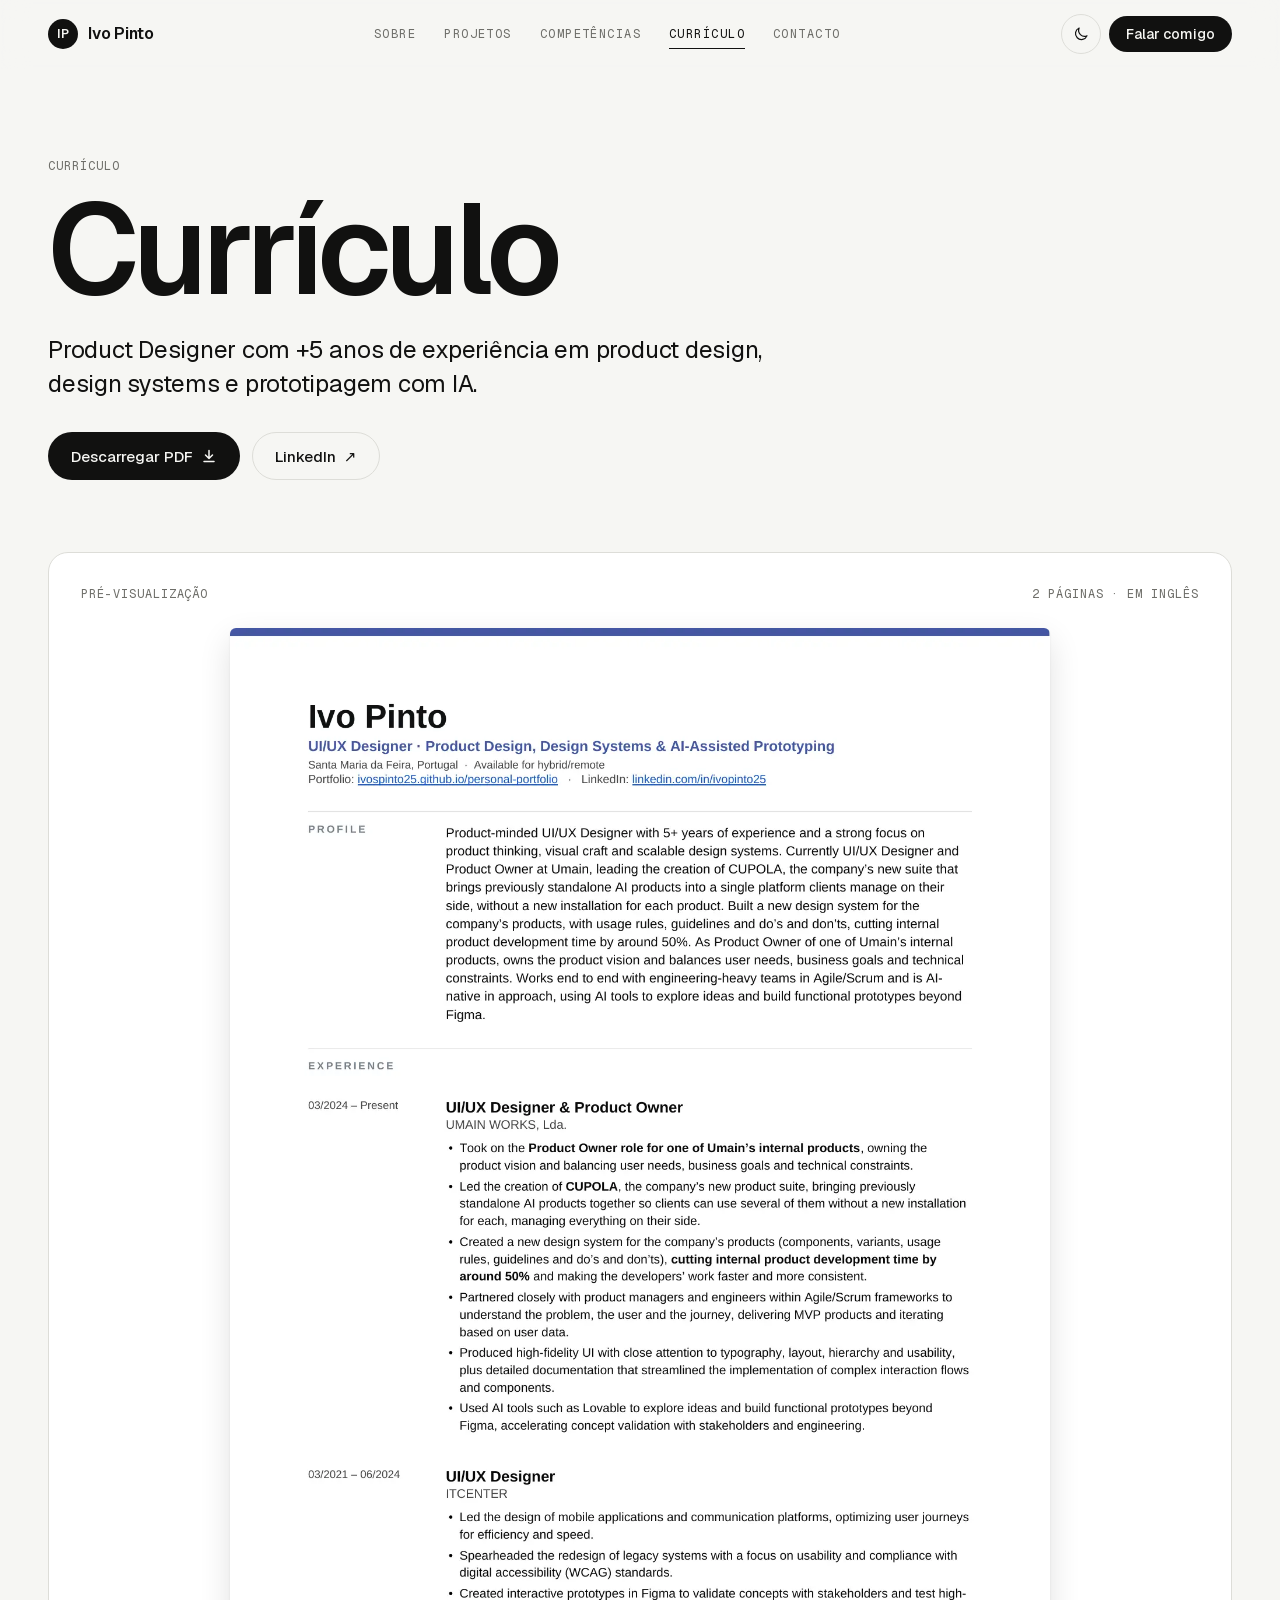
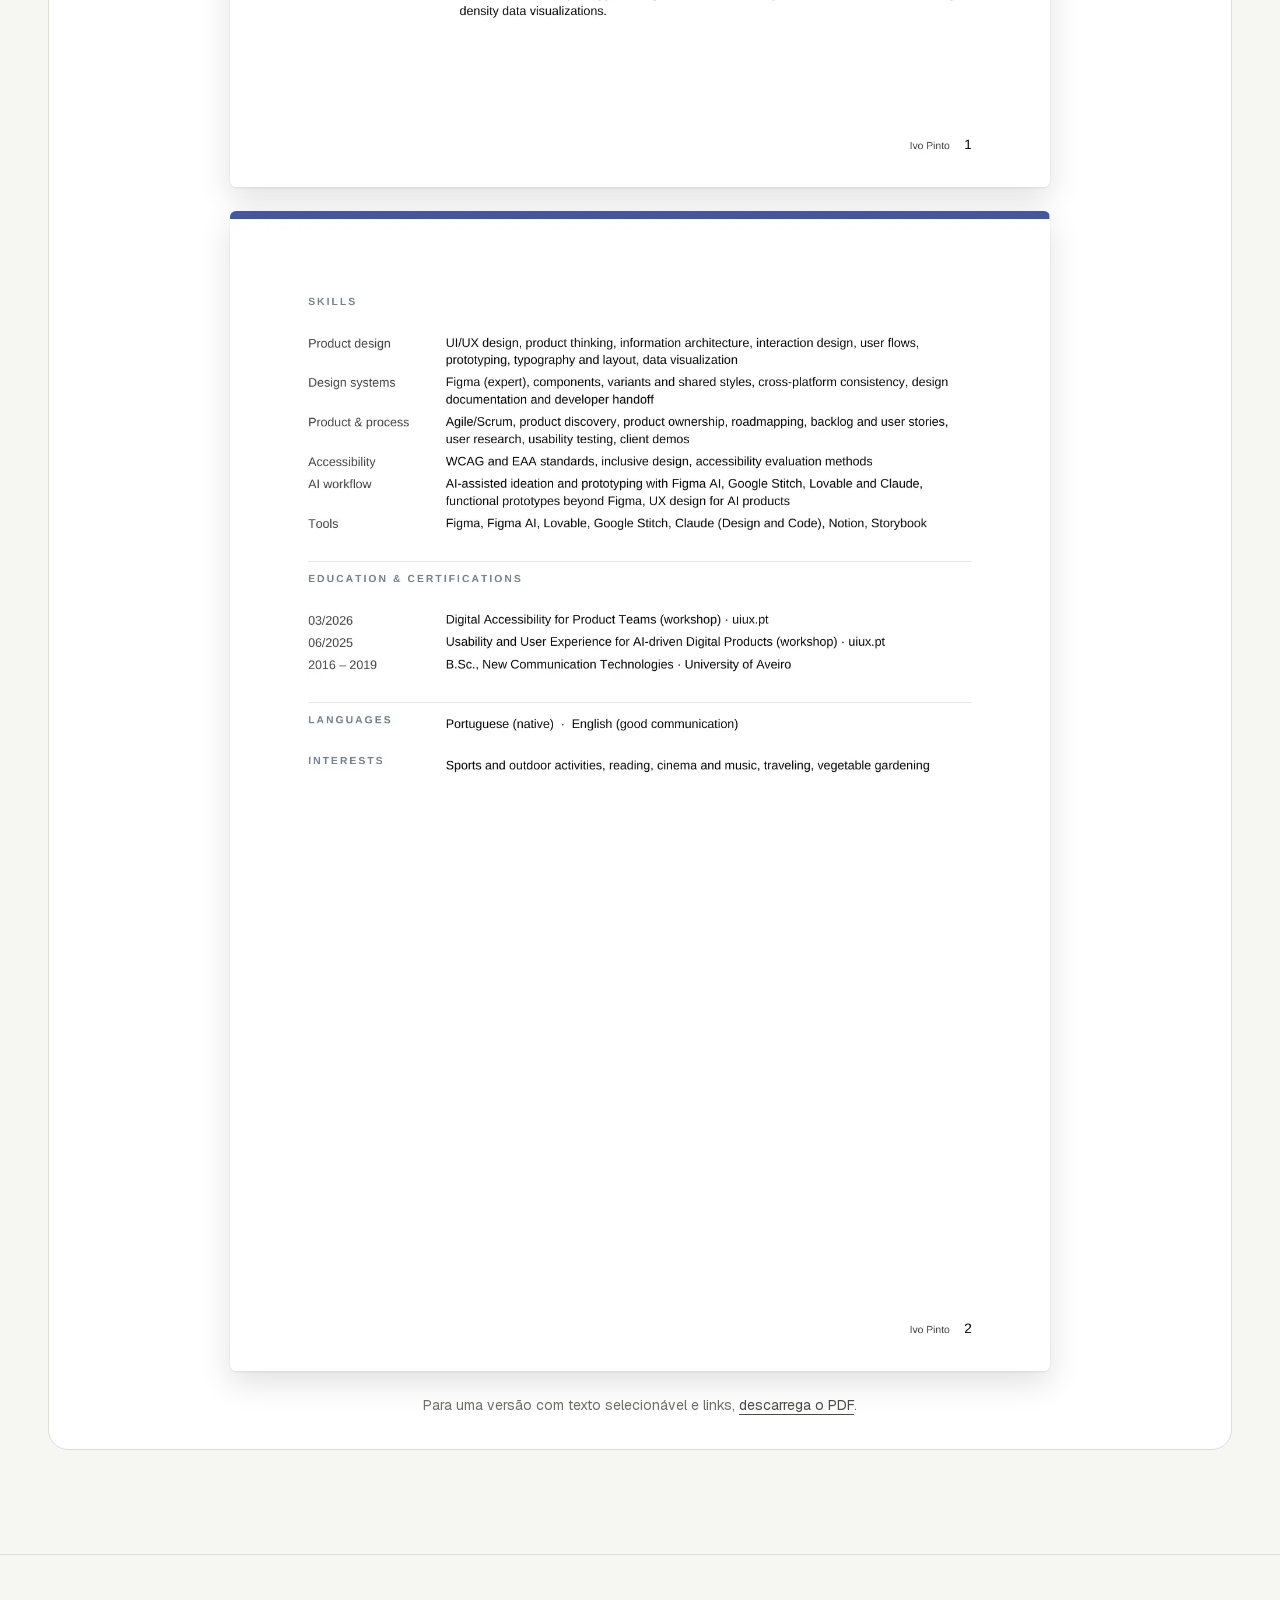
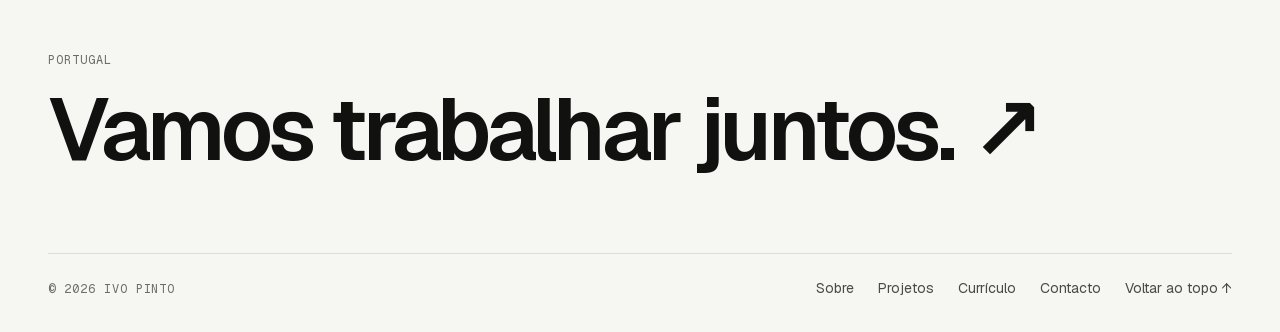
==== curriculo.html @ 0fc8e4e9 "Página de currículo e botão de download do CV Nova página com pré-visualização das duas páginas do C" ====
<!doctype html>
<html lang="pt-PT">
<head>
  <meta charset="utf-8">
  <meta name="viewport" content="width=device-width, initial-scale=1">
  <title>Currículo — Ivo Pinto</title>
  <meta name="description" content="Currículo de Ivo Pinto, Product Designer: experiência, competências e formação. Pré-visualização e download em PDF.">
  <meta name="theme-color" content="#0A0A0A" media="(prefers-color-scheme: dark)">
  <meta name="theme-color" content="#F6F6F3" media="(prefers-color-scheme: light)">
  <meta property="og:title" content="Currículo — Ivo Pinto">
  <meta property="og:description" content="Case studies de produto, plataformas e design systems.">
  <meta property="og:type" content="website">
  <meta property="og:image" content="assets/img/cupola/01-capa.webp">
  <link rel="icon" href="assets/img/favicon.svg" type="image/svg+xml">
  <link rel="preload" href="assets/fonts/geist-latin.woff2" as="font" type="font/woff2" crossorigin>
  <script>
    document.documentElement.classList.add("js");
    try { var t = localStorage.getItem("theme"); if (t) document.documentElement.setAttribute("data-theme", t); } catch (e) {}
  </script>
  <link rel="stylesheet" href="assets/css/style.css">
</head>
<body>
  <a class="skip-link" href="#conteudo">Saltar para o conteúdo</a>
  <div class="progress" aria-hidden="true"></div>

  <header class="site-header">
    <nav class="nav container" aria-label="Principal">
      <a class="brand" href="index.html" aria-label="Ivo Pinto — início">
        <span class="brand__mark" aria-hidden="true">IP</span>
        <span>Ivo Pinto</span>
      </a>
      <ul class="nav__links" id="menu">
        <li><a href="index.html#sobre">Sobre</a></li>
        <li><a href="index.html#projetos">Projetos</a></li>
        <li><a href="index.html#competencias">Competências</a></li>
        <li><a href="curriculo.html" aria-current="page">Currículo</a></li>
        <li><a href="index.html#contacto">Contacto</a></li>
      </ul>
      <div class="nav__actions">
        <button class="btn btn--icon theme-toggle" type="button" aria-label="Mudar tema">
          <svg class="icon-sun" viewBox="0 0 24 24" fill="none" stroke="currentColor" stroke-width="1.6" stroke-linecap="round" aria-hidden="true"><circle cx="12" cy="12" r="4"/><path d="M12 2v2M12 20v2M4.9 4.9l1.4 1.4M17.7 17.7l1.4 1.4M2 12h2M20 12h2M4.9 19.1l1.4-1.4M17.7 6.3l1.4-1.4"/></svg>
          <svg class="icon-moon" viewBox="0 0 24 24" fill="none" stroke="currentColor" stroke-width="1.6" stroke-linecap="round" stroke-linejoin="round" aria-hidden="true"><path d="M20 14.5A8 8 0 0 1 9.5 4a8 8 0 1 0 10.5 10.5Z"/></svg>
        </button>
        <button class="btn btn--icon menu-toggle" type="button" aria-controls="menu" aria-expanded="false" aria-label="Abrir menu">
          <svg viewBox="0 0 24 24" fill="none" stroke="currentColor" stroke-width="1.6" stroke-linecap="round" aria-hidden="true"><path d="M4 8h16M4 16h16"/></svg>
        </button>
        <a class="btn btn--primary btn--sm nav__cta" href="index.html#contacto">Falar comigo</a>
      </div>
    </nav>
  </header>

  <main id="conteudo">
    <section class="cv-hero" aria-labelledby="cv-title">
      <div class="container">
        <p class="eyebrow">Currículo</p>
        <h1 class="cs-title" id="cv-title">Currículo</h1>
        <p class="lead cv-hero__lead">Product Designer com +5 anos de experiência em product design, design systems e prototipagem com IA.</p>
        <div class="hero__ctas">
          <a class="btn btn--primary" href="assets/cv/Ivo-Pinto-CV.pdf" download="Ivo-Pinto-CV.pdf">Descarregar PDF
            <svg viewBox="0 0 16 16" fill="none" stroke="currentColor" stroke-width="1.5" stroke-linecap="round" stroke-linejoin="round" aria-hidden="true"><path d="M8 2.5v8M4.5 7 8 10.5 11.5 7M3 13.5h10"/></svg>
          </a>
          <a class="btn btn--ghost" href="https://www.linkedin.com/in/ivopinto25" target="_blank" rel="noopener">LinkedIn <span aria-hidden="true">↗</span><span class="sr-only"> (abre noutro separador)</span></a>
        </div>
      </div>
    </section>

    <section class="cv-preview-wrap" aria-labelledby="cv-preview-t">
      <div class="container">
        <div class="cv-preview reveal">
          <div class="cv-preview__head">
            <h2 class="label" id="cv-preview-t">Pré-visualização</h2>
            <span class="label">2 páginas · em inglês</span>
          </div>
          <div class="cv-pages">
            <figure class="cv-page">
              <img src="assets/cv/cv-pagina-1.webp" width="1406" height="1988" decoding="async"
                   alt="Página 1 de 2 do currículo de Ivo Pinto: perfil e experiência profissional na UMAIN WORKS e na ITCENTER.">
            </figure>
            <figure class="cv-page">
              <img src="assets/cv/cv-pagina-2.webp" width="1406" height="1988" loading="lazy" decoding="async"
                   alt="Página 2 de 2 do currículo de Ivo Pinto: competências, formação e certificações, línguas e interesses.">
            </figure>
          </div>
          <p class="cv-preview__note">Para uma versão com texto selecionável e links, <a href="assets/cv/Ivo-Pinto-CV.pdf" download="Ivo-Pinto-CV.pdf">descarrega o PDF</a>.</p>
        </div>
      </div>
    </section>
  </main>

  <footer class="site-footer">
    <div class="container">
      <p class="eyebrow">Portugal</p>
      <a class="footer__big" href="index.html#contacto">Vamos trabalhar juntos. <span aria-hidden="true">↗</span></a>
      <div class="footer__bar">
        <span class="label">© <span data-year>2026</span> Ivo Pinto</span>
        <ul class="footer__nav">
          <li><a href="index.html#sobre">Sobre</a></li>
          <li><a href="index.html#projetos">Projetos</a></li>
          <li><a href="curriculo.html">Currículo</a></li>
          <li><a href="index.html#contacto">Contacto</a></li>
          <li><a href="#conteudo">Voltar ao topo ↑</a></li>
        </ul>
      </div>
    </div>
  </footer>

  <script src="assets/js/main.js" defer></script>
</body>
</html>
---- assets/css/style.css ----
/* ==========================================================================
   Ivo Pinto — Portfólio
   Tokens do design system (Claude Design · "Fundamentos e componentes" v1.0)
   ========================================================================== */

@font-face {
  font-family: "Geist";
  font-style: normal;
  font-weight: 400 700;
  font-display: swap;
  src: url("../fonts/geist-latin.woff2") format("woff2");
  unicode-range: U+0000-00FF, U+0131, U+0152-0153, U+02BB-02BC, U+02C6, U+02DA, U+02DC, U+0304, U+0308, U+0329, U+2000-206F, U+20AC, U+2122, U+2191, U+2193, U+2212, U+2215, U+FEFF, U+FFFD;
}
@font-face {
  font-family: "Geist";
  font-style: normal;
  font-weight: 400 700;
  font-display: swap;
  src: url("../fonts/geist-latin-ext.woff2") format("woff2");
  unicode-range: U+0100-02BA, U+02BD-02C5, U+02C7-02CC, U+02CE-02D7, U+02DD-02FF, U+0304, U+0308, U+0329, U+1D00-1DBF, U+1E00-1E9F, U+1EF2-1EFF, U+2020, U+20A0-20AB, U+20AD-20C4, U+2113, U+2C60-2C7F, U+A720-A7FF;
}
@font-face {
  font-family: "Geist Mono";
  font-style: normal;
  font-weight: 400 500;
  font-display: swap;
  src: url("../fonts/geist-mono-latin.woff2") format("woff2");
  unicode-range: U+0000-00FF, U+0131, U+0152-0153, U+02BB-02BC, U+02C6, U+02DA, U+02DC, U+0304, U+0308, U+0329, U+2000-206F, U+20AC, U+2122, U+2191, U+2193, U+2212, U+2215, U+FEFF, U+FFFD;
}
@font-face {
  font-family: "Geist Mono";
  font-style: normal;
  font-weight: 400 500;
  font-display: swap;
  src: url("../fonts/geist-mono-latin-ext.woff2") format("woff2");
  unicode-range: U+0100-02BA, U+02BD-02C5, U+02C7-02CC, U+02CE-02D7, U+02DD-02FF, U+0304, U+0308, U+0329, U+1D00-1DBF, U+1E00-1E9F, U+1EF2-1EFF, U+2020, U+20A0-20AB, U+20AD-20C4, U+2113, U+2C60-2C7F, U+A720-A7FF;
}

/* ---------- Tokens: escuro (por omissão) ---------- */
:root {
  color-scheme: dark;
  --bg: #0A0A0A;
  --surface: #141413;
  --surface2: #1C1C1A;
  --line: #262624;
  --muted: #8E8E89;
  --text2: #B0B0AA;
  --fg: #EDEDEA;
  --inv: #0A0A0A;
  --accent: #F0874A;
  --accent: oklch(0.74 0.16 45);
  --ok: #5FD07A;
  --ok: oklch(0.78 0.16 145);

  --font-sans: "Geist", system-ui, -apple-system, "Segoe UI", sans-serif;
  --font-mono: "Geist Mono", ui-monospace, "SFMono-Regular", Menlo, monospace;

  /* Espaçamento base 4px: 4, 8, 12, 16, 24, 32, 48, 64, 104 */
  --s1: 4px; --s2: 8px; --s3: 12px; --s4: 16px; --s5: 24px;
  --s6: 32px; --s7: 48px; --s8: 64px; --s9: 104px;

  --maxw: 1200px;
  --gutter: 16px;
  --pad: clamp(20px, 4vw, 48px);
  --header-h: 68px;

  --r-sm: 6px; --r-md: 12px; --r-lg: 16px; --r-xl: 20px; --r-pill: 999px;
  --ease: cubic-bezier(.2, .7, .2, 1);
}

/* ---------- Tokens: claro ---------- */
@media (prefers-color-scheme: light) {
  :root:not([data-theme="dark"]) {
    color-scheme: light;
    --bg: #F6F6F3; --surface: #FFFFFF; --surface2: #EEEEEA; --line: #DDDDD8;
    --muted: #6E6E69; --text2: #4A4A46; --fg: #111110; --inv: #F6F6F3;
    --accent: #CC6127; --accent: oklch(0.62 0.17 45);
    --ok: #2E9A4E; --ok: oklch(0.6 0.15 145);
  }
}
:root[data-theme="light"] {
  color-scheme: light;
  --bg: #F6F6F3; --surface: #FFFFFF; --surface2: #EEEEEA; --line: #DDDDD8;
  --muted: #6E6E69; --text2: #4A4A46; --fg: #111110; --inv: #F6F6F3;
  --accent: #CC6127; --accent: oklch(0.62 0.17 45);
  --ok: #2E9A4E; --ok: oklch(0.6 0.15 145);
}

/* ---------- Base ---------- */
*, *::before, *::after { box-sizing: border-box; }
html { -webkit-text-size-adjust: 100%; scroll-behavior: smooth; scroll-padding-top: calc(var(--header-h) + 24px); }
body {
  margin: 0;
  background: var(--bg);
  color: var(--fg);
  font-family: var(--font-sans);
  font-size: 16px;
  line-height: 1.55;
  -webkit-font-smoothing: antialiased;
  text-rendering: optimizeLegibility;
  transition: background-color .3s, color .3s;
  overflow-x: hidden;
}
img, video { display: block; max-width: 100%; height: auto; }
h1, h2, h3, h4, h5, h6, p, ul, ol, figure, blockquote { margin: 0; }
ul, ol { padding: 0; }
a { color: inherit; text-decoration: none; }
button { font: inherit; color: inherit; }
::selection { background: var(--accent); color: #0A0A0A; }

:focus-visible { outline: 2px solid var(--accent); outline-offset: 3px; border-radius: 4px; }

.skip-link {
  position: absolute; left: var(--s4); top: -100px; z-index: 100;
  padding: var(--s3) var(--s4); border-radius: var(--r-pill);
  background: var(--fg); color: var(--inv); font-weight: 500;
}
.skip-link:focus { top: var(--s4); }

.sr-only {
  position: absolute; width: 1px; height: 1px; padding: 0; margin: -1px;
  overflow: hidden; clip: rect(0 0 0 0); white-space: nowrap; border: 0;
}

.container { width: 100%; max-width: calc(var(--maxw) + 2 * var(--pad)); margin: 0 auto; padding-inline: var(--pad); }

/* ---------- Tipografia ---------- */
.label, .eyebrow {
  font-family: var(--font-mono);
  font-size: 12px;
  letter-spacing: 0.08em;
  text-transform: uppercase;
  color: var(--muted);
  font-weight: 400;
}
.display { font-size: clamp(56px, 11vw, 148px); font-weight: 600; letter-spacing: -0.045em; line-height: 0.92; }
.h1 { font-size: clamp(36px, 5.2vw, 64px); font-weight: 600; letter-spacing: -0.035em; line-height: 1.02; text-wrap: balance; }
.h2 { font-size: 24px; font-weight: 600; letter-spacing: -0.02em; line-height: 1.25; }
.lead { font-size: clamp(19px, 2vw, 24px); line-height: 1.4; letter-spacing: -0.01em; color: var(--fg); text-wrap: pretty; }
.body-lg { font-size: 18px; line-height: 1.6; color: var(--text2); text-wrap: pretty; }
.muted { color: var(--muted); }

/* ---------- Botões ---------- */
.btn {
  display: inline-flex; align-items: center; justify-content: center; gap: var(--s2);
  height: 48px; padding: 0 22px; border-radius: var(--r-pill);
  font-size: 15px; font-weight: 500; line-height: 1; white-space: nowrap;
  border: 1px solid transparent; cursor: pointer;
  transition: background-color .2s, color .2s, border-color .2s, transform .2s var(--ease);
}
.btn svg { width: 16px; height: 16px; flex: none; }
.btn--primary { background: var(--fg); color: var(--inv); }
.btn--primary:hover { background: var(--accent); color: #0A0A0A; }
.btn--ghost { border-color: var(--line); color: var(--fg); background: transparent; }
.btn--ghost:hover { border-color: var(--fg); }
.btn--sm { height: 36px; padding: 0 16px; font-size: 14px; }
.btn--icon { width: 40px; height: 40px; padding: 0; border-color: var(--line); background: transparent; }
.btn--icon:hover { border-color: var(--fg); }

.link-arrow { display: inline-flex; align-items: center; gap: 6px; font-weight: 500; }
.link-arrow .arrow { transition: transform .25s var(--ease); }
.link-arrow:hover { color: var(--accent); }
.link-arrow:hover .arrow { transform: translateX(3px); }

/* ---------- Tags ---------- */
.tag {
  display: inline-flex; align-items: center; height: 32px; padding: 0 14px;
  border-radius: var(--r-pill); border: 1px solid var(--line);
  font-size: 14px; color: var(--text2); background: transparent;
}
.badge {
  display: inline-flex; align-items: center; gap: var(--s2); height: 30px; padding: 0 14px;
  border-radius: var(--r-pill); background: var(--surface2); font-size: 13px; color: var(--fg);
}
.dot { width: 6px; height: 6px; border-radius: var(--r-pill); background: var(--ok); flex: none; }

/* ---------- Header / navegação ---------- */
.progress {
  position: fixed; inset: 0 0 auto 0; height: 2px; z-index: 60;
  background: var(--accent); transform-origin: 0 50%; transform: scaleX(0);
}
.site-header {
  position: sticky; top: 0; z-index: 50;
  background: color-mix(in srgb, var(--bg) 82%, transparent);
  -webkit-backdrop-filter: saturate(140%) blur(14px);
  backdrop-filter: saturate(140%) blur(14px);
  border-bottom: 1px solid transparent;
  transition: border-color .3s, background-color .3s;
}
.site-header.is-scrolled { border-bottom-color: var(--line); }
.nav { height: var(--header-h); display: flex; align-items: center; justify-content: space-between; gap: var(--s4); }
.brand { display: inline-flex; align-items: center; gap: 10px; font-weight: 600; letter-spacing: -0.01em; font-size: 16px; }
.brand__mark {
  width: 30px; height: 30px; border-radius: var(--r-pill); background: var(--fg); color: var(--inv);
  display: inline-flex; align-items: center; justify-content: center; font-size: 12px; font-weight: 600; letter-spacing: 0;
}
.nav__links { display: flex; gap: 28px; list-style: none; }
.nav__links a {
  position: relative; display: inline-block; padding: 6px 0;
  font-family: var(--font-mono); font-size: 12px; letter-spacing: 0.12em; text-transform: uppercase; color: var(--muted);
  transition: color .2s;
}
.nav__links a::after {
  content: ""; position: absolute; left: 0; right: 0; bottom: 0; height: 1px; background: currentColor;
  transform: scaleX(0); transform-origin: left; transition: transform .3s var(--ease);
}
.nav__links a:hover, .nav__links a[aria-current="true"], .nav__links a[aria-current="page"] { color: var(--fg); }
.nav__links a:hover::after, .nav__links a[aria-current="true"]::after, .nav__links a[aria-current="page"]::after { transform: scaleX(1); }
.nav__actions { display: flex; align-items: center; gap: var(--s2); }
.theme-toggle .icon-sun { display: none; }
.theme-toggle .icon-moon { display: block; }
:root[data-theme="dark"] .theme-toggle .icon-sun { display: block; }
:root[data-theme="dark"] .theme-toggle .icon-moon { display: none; }
.theme-toggle svg, .menu-toggle svg { width: 18px; height: 18px; }
.menu-toggle { display: none; }

@media (max-width: 860px) {
  .nav__links {
    position: fixed; inset: var(--header-h) 0 auto 0; z-index: 49;
    flex-direction: column; gap: 0; padding: var(--s2) var(--pad) var(--s6);
    background: var(--bg); border-bottom: 1px solid var(--line);
    visibility: hidden; opacity: 0; transform: translateY(-8px);
    transition: opacity .25s, transform .25s var(--ease), visibility 0s .25s;
  }
  .nav__links a { display: block; padding: var(--s4) 0; font-size: 14px; border-bottom: 1px solid var(--line); }
  .nav__links a::after { display: none; }
  .nav.is-open .nav__links { visibility: visible; opacity: 1; transform: none; transition: opacity .25s, transform .25s var(--ease); }
  .menu-toggle { display: inline-flex; }
  .nav__cta { display: none; }
}

/* ---------- Secções ---------- */
.section { padding-block: clamp(72px, 10vw, var(--s9)); }
.section + .section { border-top: 1px solid var(--line); }
.section__head { display: grid; gap: var(--s5); margin-bottom: clamp(40px, 6vw, 64px); }
@media (min-width: 900px) {
  .section__head--split { grid-template-columns: minmax(0, 1.4fr) minmax(0, 1fr); align-items: end; }
}

/* ---------- Hero ---------- */
.hero { position: relative; padding-top: clamp(48px, 9vw, 112px); padding-bottom: clamp(56px, 8vw, 96px); overflow: clip; }
.hero__glow {
  position: absolute; z-index: -1; pointer-events: none;
  width: min(820px, 90vw); aspect-ratio: 1; right: -18%; top: -12%;
  border-radius: 50%;
  background: radial-gradient(closest-side, color-mix(in oklch, var(--accent) 22%, transparent), transparent 72%);
  opacity: .55; filter: blur(10px);
  animation: glow 14s ease-in-out infinite alternate;
}
@keyframes glow { to { transform: translate(-6%, 8%) scale(1.08); } }
.hero__inner { display: flex; flex-direction: column; gap: clamp(24px, 3vw, 32px); }
.hero .display .line { display: block; }
.hero__inner > .badge { align-self: flex-start; }
.hero__sub { max-width: 760px; }
.hero__desc { max-width: 620px; }
.hero__ctas { display: flex; flex-wrap: wrap; gap: var(--s3); margin-top: var(--s2); }

/* Faixa de números */
.stats {
  display: grid; grid-template-columns: repeat(4, minmax(0, 1fr));
  border: 1px solid var(--line); border-radius: var(--r-lg); overflow: hidden;
  margin-top: clamp(48px, 6vw, 72px); background: var(--surface);
}
.stat { padding: var(--s5); display: flex; flex-direction: column; gap: var(--s2); min-width: 0; }
.stat + .stat { border-left: 1px solid var(--line); }
.stat__num { order: -1; margin: 0; font-size: clamp(36px, 4vw, 48px); font-weight: 600; letter-spacing: -0.03em; line-height: 1; font-variant-numeric: tabular-nums; }
.stat__label { font-family: var(--font-mono); font-size: 12px; letter-spacing: 0.06em; text-transform: uppercase; color: var(--muted); line-height: 1.6; }
.stats__caption { margin-top: var(--s3); font-size: 13px; color: var(--muted); }
@media (max-width: 760px) {
  .stats { grid-template-columns: repeat(2, minmax(0, 1fr)); }
  .stat:nth-child(3) { border-left: 0; }
  .stat:nth-child(n+3) { border-top: 1px solid var(--line); }
}

/* ---------- Cards de projeto ---------- */
.projects { display: grid; gap: var(--s5); grid-template-columns: repeat(12, minmax(0, 1fr)); }
.project-card {
  grid-column: span 12;
  display: grid; gap: var(--s5);
  padding: 12px 12px var(--s5);
  border: 1px solid var(--line); border-radius: var(--r-xl); background: var(--surface);
  transition: border-color .25s, transform .35s var(--ease);
}
.project-card:hover { border-color: var(--muted); transform: translateY(-3px); }
.project-card__media { overflow: hidden; border-radius: var(--r-md); border: 1px solid var(--line); aspect-ratio: 16 / 9; background: var(--surface2); }
.project-card__media img { width: 100%; height: 100%; object-fit: cover; transition: transform .8s var(--ease); }
.project-card:hover .project-card__media img { transform: scale(1.025); }
.project-card__body { display: grid; gap: var(--s3); padding: 0 var(--s3); }
.project-card__top { display: flex; justify-content: space-between; align-items: flex-start; gap: var(--s4); }
.project-card__title { font-size: clamp(26px, 3vw, 34px); font-weight: 600; letter-spacing: -0.025em; line-height: 1.15; }
.project-card__metric { text-align: right; flex: none; }
.project-card__metric strong { display: block; color: var(--accent); font-size: clamp(32px, 3.6vw, 44px); font-weight: 600; letter-spacing: -0.03em; line-height: 1; }
.project-card__metric span { font-family: var(--font-mono); font-size: 11px; letter-spacing: 0.06em; text-transform: uppercase; color: var(--muted); }
.project-card__desc { color: var(--text2); font-size: 17px; max-width: 720px; }
.project-card__foot {
  display: flex; justify-content: space-between; align-items: center; gap: var(--s4); flex-wrap: wrap;
  border-top: 1px solid var(--line); padding-top: var(--s4); margin-top: var(--s2);
}
.project-card__cta { color: var(--fg); }
.project-card:hover .project-card__cta { color: var(--accent); }
.project-card:hover .project-card__cta .arrow { transform: translateX(3px); }
@media (min-width: 960px) {
  .project-card--feature { grid-template-columns: minmax(0, 1.5fr) minmax(0, 1fr); align-items: stretch; padding: 12px; }
  .project-card--feature .project-card__media { aspect-ratio: auto; min-height: 420px; }
  .project-card--feature .project-card__body { padding: var(--s5) var(--s5) var(--s3) var(--s3); align-content: space-between; }
}
@media (min-width: 960px) {
  .project-card--compact { grid-column: span 4; }
}
.project-card--compact .project-card__title { font-size: 24px; }
.project-card--compact .project-card__desc { font-size: 16px; }
.project-card--compact { grid-template-rows: auto 1fr; }
.project-card--compact .project-card__body { padding: 0 var(--s2); display: flex; flex-direction: column; gap: var(--s3); }
.project-card--compact .project-card__foot { margin-top: auto; }
.project-card--compact .project-card__media { aspect-ratio: 16 / 10; }
.project-card--soon {
  grid-column: span 12; padding: var(--s6); min-height: 160px;
  display: flex; align-items: center; justify-content: space-between; gap: var(--s4); flex-wrap: wrap;
  border: 1px dashed var(--line); border-radius: var(--r-xl);
  background: repeating-linear-gradient(135deg, var(--surface2) 0 10px, transparent 10px 20px);
  color: var(--muted);
}
.project-card--soon p { font-size: 18px; color: var(--text2); }

/* ---------- Sobre ---------- */
.about { display: grid; gap: var(--s6); }
.about__text { display: grid; gap: var(--s5); align-content: center; }
.about__text .h1 { margin-top: calc(-1 * var(--s2)); }
.about__photo { width: 100%; max-width: 280px; }
.about__photo img, .about__placeholder { display: block; width: 100%; aspect-ratio: 4 / 5; object-fit: cover; border-radius: var(--r-xl); border: 1px solid var(--line); }
.about__placeholder {
  display: grid; place-items: center;
  background: repeating-linear-gradient(135deg, var(--surface2) 0 10px, transparent 10px 20px), var(--surface);
  font-family: var(--font-mono); font-size: 12px; letter-spacing: .08em; text-transform: uppercase; color: var(--muted);
}
@media (min-width: 900px) {
  .about { grid-template-columns: minmax(0, 2fr) minmax(0, 1fr); gap: var(--s8); align-items: center; }
  .about__photo { max-width: 320px; justify-self: end; }
}

/* ---------- Competências ---------- */
.capabilities { display: grid; grid-template-columns: repeat(2, minmax(0, 1fr)); border: 1px solid var(--line); border-radius: var(--r-lg); overflow: hidden; }
.cap { padding: clamp(24px, 3vw, 32px); display: grid; gap: var(--s4); align-content: start; }
.cap:nth-child(even) { border-left: 1px solid var(--line); }
.cap:nth-child(n+3) { border-top: 1px solid var(--line); }
.cap__title { font-size: 20px; font-weight: 600; letter-spacing: -0.015em; }
.cap ul { list-style: none; display: flex; flex-wrap: wrap; gap: var(--s2); }
@media (max-width: 760px) {
  .capabilities { grid-template-columns: 1fr; }
  .cap:nth-child(even) { border-left: 0; }
  .cap + .cap { border-top: 1px solid var(--line); }
}

/* ---------- Contacto ---------- */
.contact {
  display: grid; gap: var(--s7);
  border: 1px solid var(--line); border-radius: var(--r-xl); background: var(--surface);
  padding: clamp(24px, 5vw, 56px);
}
@media (min-width: 900px) { .contact { grid-template-columns: minmax(0, 1fr) minmax(0, 1.1fr); } }
.contact__intro { display: grid; gap: var(--s4); align-content: start; }
.contact__list { list-style: none; display: grid; gap: var(--s3); margin-top: var(--s4); }
.contact__list a { border-bottom: 1px solid currentColor; padding-bottom: 2px; font-weight: 500; }
.contact__list a:hover { color: var(--accent); }
.form { display: grid; gap: var(--s4); }
.field { display: grid; gap: var(--s2); font-size: 13px; font-weight: 500; color: var(--text2); }
.field input, .field textarea {
  width: 100%; height: 48px; padding: 0 var(--s4);
  border-radius: var(--r-md); border: 1px solid var(--line);
  background: var(--bg); color: var(--fg); font: 400 16px var(--font-sans);
  transition: border-color .2s;
}
.field textarea { height: auto; min-height: 132px; padding: 14px var(--s4); resize: vertical; line-height: 1.5; }
.field input::placeholder, .field textarea::placeholder { color: var(--muted); }
.field input:hover, .field textarea:hover { border-color: var(--muted); }
.field input:focus, .field textarea:focus { outline: none; border-color: var(--fg); box-shadow: 0 0 0 3px color-mix(in srgb, var(--accent) 35%, transparent); }
.form .btn { width: 100%; }
.form__status { min-height: 1.5em; font-size: 14px; color: var(--text2); }

/* ---------- Footer ---------- */
.site-footer { border-top: 1px solid var(--line); padding-block: clamp(56px, 8vw, 96px) var(--s6); }
.footer__big { display: inline-block; font-size: clamp(36px, 7vw, 88px); font-weight: 600; letter-spacing: -0.045em; line-height: 1; margin-top: var(--s4); transition: color .2s; }
.footer__big:hover { color: var(--accent); }
.footer__bar {
  display: flex; justify-content: space-between; align-items: center; gap: var(--s4); flex-wrap: wrap;
  margin-top: clamp(48px, 7vw, 80px); padding-top: var(--s5); border-top: 1px solid var(--line);
}
.footer__nav { display: flex; gap: var(--s5); flex-wrap: wrap; list-style: none; font-size: 14px; color: var(--text2); }
.footer__nav a:hover { color: var(--fg); }

/* ---------- Currículo ---------- */
.cv-hero { padding-top: clamp(40px, 7vw, 88px); }
.cv-hero .cs-title { margin-top: var(--s3); }
.cv-hero__lead { max-width: 720px; margin-top: var(--s5); }
.cv-hero .hero__ctas { margin-top: var(--s6); }
.cv-preview-wrap { padding-block: clamp(40px, 6vw, 72px) clamp(72px, 10vw, 104px); }
.cv-preview {
  display: grid; gap: var(--s5); padding: clamp(16px, 3vw, 32px);
  border: 1px solid var(--line); border-radius: var(--r-xl); background: var(--surface);
}
.cv-preview__head { display: flex; justify-content: space-between; align-items: center; gap: var(--s4); flex-wrap: wrap; }
.cv-pages { display: grid; gap: var(--s5); justify-items: center; }
.cv-page { width: 100%; max-width: 820px; }
.cv-page img { width: 100%; height: auto; border-radius: 6px; background: #fff; box-shadow: 0 1px 2px rgba(0,0,0,.08), 0 12px 32px rgba(0,0,0,.12); }
.cv-preview__note { font-size: 14px; color: var(--muted); text-align: center; }
.cv-preview__note a { color: var(--text2); border-bottom: 1px solid currentColor; }
.cv-preview__note a:hover { color: var(--accent); }

/* ==========================================================================
   Case study
   ========================================================================== */
.cs-hero { padding-top: clamp(40px, 7vw, 88px); }
.back-link { display: inline-flex; align-items: center; gap: var(--s2); font-family: var(--font-mono); font-size: 12px; letter-spacing: 0.1em; text-transform: uppercase; color: var(--muted); }
.back-link:hover { color: var(--fg); }
.cs-title { font-size: clamp(56px, 10vw, 128px); font-weight: 600; letter-spacing: -0.045em; line-height: 0.95; margin-top: var(--s3); }
.cs-hero__inner { display: grid; gap: var(--s5); }
.cs-hero__inner .lead { max-width: 820px; }
.cs-meta {
  display: grid; grid-template-columns: repeat(4, minmax(0, 1fr)); gap: var(--s5);
  margin-top: clamp(32px, 4vw, 48px); padding-top: var(--s5); border-top: 1px solid var(--line);
}
.cs-meta dt { font-family: var(--font-mono); font-size: 12px; letter-spacing: 0.08em; text-transform: uppercase; color: var(--muted); margin-bottom: var(--s2); }
.cs-meta dd { margin: 0; color: var(--fg); font-size: 15px; line-height: 1.5; }
@media (max-width: 820px) { .cs-meta { grid-template-columns: repeat(2, minmax(0, 1fr)); } }
.cs-cover { margin-top: clamp(32px, 5vw, 56px); border-radius: var(--r-xl); overflow: hidden; border: 1px solid var(--line); }

/* Versão curta */
.summary {
  display: grid; margin-top: clamp(48px, 6vw, 80px);
  border: 1px solid var(--line); border-radius: var(--r-xl); background: var(--surface); overflow: hidden;
}
@media (min-width: 900px) { .summary { grid-template-columns: minmax(0, 2.2fr) minmax(0, 1fr); } }
.summary__main { padding: clamp(24px, 4vw, 40px); display: grid; gap: var(--s5); }
.summary__row { display: grid; gap: var(--s2); }
@media (min-width: 640px) { .summary__row { grid-template-columns: 140px minmax(0, 1fr); gap: var(--s5); } }
.summary__row p { font-size: 18px; line-height: 1.5; }
.summary__side { padding: clamp(24px, 4vw, 40px); display: flex; flex-direction: column; justify-content: flex-end; gap: var(--s2); border-top: 1px solid var(--line); }
@media (min-width: 900px) { .summary__side { border-top: 0; border-left: 1px solid var(--line); } }
.summary__num { font-size: clamp(64px, 8vw, 104px); font-weight: 600; letter-spacing: -0.05em; line-height: .9; color: var(--accent); }

/* Números (tabela de destaque) */
.cs-stats { grid-template-columns: repeat(5, minmax(0, 1fr)); margin-top: var(--s5); }
@media (max-width: 900px) {
  .cs-stats { grid-template-columns: repeat(2, minmax(0, 1fr)); }
  .cs-stats .stat:nth-child(odd) { border-left: 0; }
  .cs-stats .stat:nth-child(n+3) { border-top: 1px solid var(--line); }
  .cs-stats .stat:last-child { grid-column: span 2; }
}

/* Layout com índice */
.cs-layout { display: grid; gap: var(--s7); padding-block: clamp(64px, 8vw, 104px); }
@media (min-width: 1040px) { .cs-layout { grid-template-columns: 220px minmax(0, 1fr); gap: var(--s8); } }
.toc { display: none; }
@media (min-width: 1040px) {
  .toc { display: block; position: sticky; top: calc(var(--header-h) + 32px); align-self: start; }
}
.toc ol { list-style: none; margin-top: var(--s4); border-left: 1px solid var(--line); }
.toc a {
  display: block; padding: 6px 0 6px 16px; margin-left: -1px; border-left: 1px solid transparent;
  font-size: 14px; color: var(--muted); transition: color .2s, border-color .2s;
}
.toc a:hover { color: var(--fg); }
.toc a[aria-current="true"] { color: var(--fg); border-left-color: var(--accent); }

.cs-content { display: grid; gap: clamp(72px, 9vw, 112px); min-width: 0; }
.cs-section { display: grid; gap: var(--s5); max-width: 760px; }
.cs-section__num { font-family: var(--font-mono); font-size: 12px; letter-spacing: 0.08em; color: var(--muted); }
.cs-section h2 { font-size: clamp(30px, 4vw, 44px); font-weight: 600; letter-spacing: -0.03em; line-height: 1.1; text-wrap: balance; }
.cs-section h3 { font-size: 22px; font-weight: 600; letter-spacing: -0.015em; line-height: 1.3; margin-top: var(--s5); }
.cs-section p { font-size: 18px; line-height: 1.65; color: var(--text2); text-wrap: pretty; }
.cs-section p strong, .cs-section li strong { color: var(--fg); font-weight: 600; }
.cs-section > ul, .cs-section > ol { display: grid; gap: var(--s3); padding-left: 0; list-style: none; }
.cs-section > ul > li, .cs-section > ol > li { position: relative; padding-left: 28px; font-size: 17px; line-height: 1.6; color: var(--text2); }
.cs-section > ul > li::before { content: ""; position: absolute; left: 6px; top: .72em; width: 8px; height: 1px; background: var(--muted); }
.cs-section > ol { counter-reset: n; }
.cs-section > ol > li { counter-increment: n; }
.cs-section > ol > li::before { content: counter(n, decimal-leading-zero); position: absolute; left: 0; top: .2em; font-family: var(--font-mono); font-size: 12px; color: var(--muted); }
.cs-section a.inline { color: var(--fg); border-bottom: 1px solid currentColor; }
.cs-section a.inline:hover { color: var(--accent); }

.quote {
  border-left: 2px solid var(--accent); padding: var(--s1) 0 var(--s1) var(--s5);
  font-size: clamp(20px, 2.2vw, 24px); line-height: 1.45; letter-spacing: -0.01em; color: var(--fg);
}
.quote p { font-size: inherit; color: inherit; line-height: inherit; }
.quote p + p { margin-top: var(--s3); }

.figure { display: grid; gap: var(--s3); max-width: none; }
.figure--wide { width: 100%; }
.figure img, .figure video { width: 100%; border-radius: var(--r-lg); border: 1px solid var(--line); background: var(--surface2); }
.figure figcaption { font-size: 14px; color: var(--muted); }

.cards-steps { list-style: none; display: grid; gap: 0; border: 1px solid var(--line); border-radius: var(--r-lg); background: var(--surface); overflow: hidden; }
.cs-section .cards-steps li { padding: var(--s5); padding-left: 64px; }
.cs-section .cards-steps li + li { border-top: 1px solid var(--line); }
.cs-section .cards-steps li::before { left: var(--s5); top: calc(var(--s5) + .3em); }

/* Tabelas */
.table-wrap { overflow-x: auto; border: 1px solid var(--line); border-radius: var(--r-lg); background: var(--surface); }
.table { width: 100%; border-collapse: collapse; font-size: 16px; min-width: 520px; }
.table th, .table td { text-align: left; vertical-align: top; padding: var(--s4) var(--s5); line-height: 1.5; }
.table thead th { font-family: var(--font-mono); font-size: 12px; font-weight: 400; letter-spacing: 0.08em; text-transform: uppercase; color: var(--muted); border-bottom: 1px solid var(--line); }
.table tbody tr + tr td { border-top: 1px solid var(--line); }
.table td { color: var(--text2); }
.table td:first-child { color: var(--fg); }
.table--cols td:first-child { color: var(--text2); }
@media (max-width: 640px) {
  .table { min-width: 0; }
  .table thead { position: absolute; width: 1px; height: 1px; overflow: hidden; clip: rect(0 0 0 0); }
  .table tr, .table td { display: block; }
  .table tbody tr + tr td { border-top: 0; }
  .table tbody tr + tr { border-top: 1px solid var(--line); }
  .table td { padding: var(--s3) var(--s5); }
  .table td:first-child { padding-top: var(--s5); }
  .table td:last-child { padding-bottom: var(--s5); }
  .table td::before {
    content: attr(data-label); display: block; margin-bottom: var(--s1);
    font-family: var(--font-mono); font-size: 11px; letter-spacing: 0.08em; text-transform: uppercase; color: var(--muted);
  }
}

/* Callout, citações em grelha, cartões de destaque, galerias */
.callout {
  display: flex; gap: var(--s4); padding: var(--s5);
  border: 1px solid var(--line); border-radius: var(--r-lg); background: var(--surface);
}
.callout::before { content: ""; flex: none; width: 3px; border-radius: 2px; background: var(--accent); }
.cs-section .callout p { font-size: 17px; }
.callout-list { display: grid; gap: var(--s3); }

.quote-grid { display: grid; gap: var(--s4); grid-template-columns: repeat(auto-fit, minmax(min(100%, 320px), 1fr)); }
.quote-card {
  margin: 0; padding: var(--s5); border: 1px solid var(--line); border-radius: var(--r-lg); background: var(--surface);
  font-size: 17px; line-height: 1.55; color: var(--fg);
  border-left: 2px solid var(--accent);
}

.features { display: grid; gap: var(--s4); grid-template-columns: repeat(auto-fit, minmax(min(100%, 300px), 1fr)); }
.feature { padding: var(--s5); border: 1px solid var(--line); border-radius: var(--r-lg); background: var(--surface); display: grid; gap: var(--s2); align-content: start; }
.feature h4 { font-size: 17px; font-weight: 600; letter-spacing: -0.01em; line-height: 1.35; }
.cs-section .feature p { font-size: 16px; line-height: 1.6; }
.features--3 { grid-template-columns: repeat(auto-fit, minmax(min(100%, 220px), 1fr)); }

.gallery { display: grid; gap: var(--s4); grid-template-columns: repeat(2, minmax(0, 1fr)); align-items: start; }
.gallery a { display: block; border-radius: var(--r-lg); }
.gallery img { width: 100%; border-radius: var(--r-lg); border: 1px solid var(--line); background: var(--surface2); }
.gallery .span-2 { grid-column: span 2; }
@media (max-width: 560px) { .gallery { grid-template-columns: 1fr; } .gallery .span-2 { grid-column: auto; } }

.figure a { display: block; border-radius: var(--r-lg); }
.yes, .no, .part { font-family: var(--font-mono); font-size: 13px; white-space: nowrap; }
.yes { color: var(--ok); } .no { color: var(--muted); } .part { color: var(--accent); }
.table td small { display: block; margin-top: 4px; font-size: 13px; color: var(--muted); }

/* ==========================================================================
   Arquitetura de informação (sitemap simples por perfil)
   ========================================================================== */
.sitemap-tabs { display: grid; gap: var(--s5); }
.seg { display: inline-flex; justify-self: start; gap: 4px; padding: 4px; border: 1px solid var(--line); border-radius: var(--r-pill); }
.seg button {
  height: 34px; padding: 0 16px; border: 0; border-radius: var(--r-pill); background: transparent;
  color: var(--text2); font: 500 14px var(--font-sans); cursor: pointer; transition: background-color .2s, color .2s;
}
.seg button:hover { color: var(--fg); }
.seg button[aria-selected="true"] { background: var(--fg); color: var(--inv); }

.sitemap { display: grid; gap: var(--s6); padding: clamp(20px, 3vw, 36px); border: 1px solid var(--line); border-radius: var(--r-xl); background: var(--surface); }
.sitemap[hidden] { display: none; }
.sitemap__top { display: flex; flex-wrap: wrap; align-items: center; gap: var(--s3) var(--s4); }
.sitemap__page {
  display: inline-flex; align-items: center; height: 34px; padding: 0 16px; border-radius: var(--r-pill);
  background: var(--fg); color: var(--inv); font-size: 14px; font-weight: 500;
}
.cs-section .sitemap__who { font-size: 14px; color: var(--muted); }
.sitemap__group { display: grid; gap: var(--s3); }
.cs-section .sitemap__inline { font-size: 15px; color: var(--text2); }

.sitemap__cols { list-style: none; margin: 0; padding: 0; display: grid; grid-template-columns: repeat(auto-fit, minmax(min(100%, 190px), 1fr)); border-top: 1px solid var(--line); }
.sitemap__cols--4 { grid-template-columns: repeat(auto-fit, minmax(min(100%, 200px), 1fr)); }
.sitemap__col { padding: var(--s4) var(--s4) var(--s4) 0; border-bottom: 1px solid var(--line); display: grid; gap: 6px; align-content: start; }
.sitemap__col h5 { font-size: 15px; font-weight: 600; letter-spacing: -0.01em; line-height: 1.35; }
.cs-section .sitemap__col p { font-size: 14px; line-height: 1.5; color: var(--text2); }
.sitemap__col ul { list-style: none; margin: 4px 0 0; padding: 0; display: grid; gap: 8px; }
.cs-section .sitemap__col li { font-size: 14px; line-height: 1.45; color: var(--fg); }
.sitemap__col li small { display: block; font-size: 12.5px; color: var(--muted); }

.flow { list-style: none; margin: 0; padding: 0; display: grid; grid-template-columns: repeat(auto-fit, minmax(min(100%, 120px), 1fr)); gap: var(--s4); counter-reset: f; }
.flow li { position: relative; counter-increment: f; display: grid; gap: 6px; align-content: start; padding-top: 40px; }
.flow li::before {
  content: counter(f); position: absolute; top: 0; left: 0; width: 28px; height: 28px; border-radius: 50%;
  display: grid; place-items: center; background: var(--bg); border: 1px solid var(--line);
  font-family: var(--font-mono); font-size: 12px; color: var(--fg); z-index: 1;
}
.flow li:not(:last-child)::after { content: ""; position: absolute; top: 14px; left: 36px; right: calc(-1 * var(--s4) + 8px); height: 1px; background: var(--line); }
.flow li.is-key::before { background: var(--accent); border-color: var(--accent); color: #0A0A0A; }
.flow strong { font-size: 14px; font-weight: 600; line-height: 1.35; }
.cs-section .flow span { font-size: 13px; line-height: 1.45; color: var(--muted); }
@media (max-width: 640px) {
  .flow { grid-template-columns: 1fr; gap: var(--s3); }
  .flow li { padding: 2px 0 0 44px; min-height: 28px; }
  .flow li:not(:last-child)::after { top: 32px; bottom: calc(-1 * var(--s3) + 2px); left: 14px; right: auto; width: 1px; height: auto; }
}
.cs-section .sitemap-tabs .label { font-size: 12px; line-height: 1.5; color: var(--muted); }
.cs-section .sitemap__note { font-size: 13px; color: var(--muted); }

.cs-section--wide { max-width: none; }
.cs-section--wide > :not(.sitemap-tabs):not(.flowmap) { max-width: 760px; }

/* Diagrama de fluxo (nós em pílula, ícones e ligações) */
.flowmap {
  --fm-line: color-mix(in srgb, var(--fg) 28%, transparent);
  position: relative; container-type: inline-size; display: grid; gap: var(--s4);
  padding: clamp(16px, 2.4vw, 28px); border: 1px solid var(--line); border-radius: var(--r-xl);
  background:
    radial-gradient(60% 70% at 45% 0%, color-mix(in srgb, var(--accent) 10%, transparent), transparent 70%),
    var(--surface);
  overflow: hidden;
}
.flowmap__svg { display: block; width: 100%; height: auto; color: var(--fm-line); }
.fm-edge { fill: none; stroke: var(--fm-line); stroke-width: 1.3; }
.fm-edge--dash { stroke: var(--accent); stroke-dasharray: 4 5; }
.fm-node > rect { fill: var(--bg); stroke: var(--line); stroke-width: 1; }
.fm-node--main > rect { stroke: color-mix(in srgb, var(--fg) 35%, transparent); }
.fm-node--aside > rect { stroke-dasharray: 4 3; }
.fm-node text { font-family: var(--font-sans); font-size: 15px; font-weight: 500; fill: var(--fg); }
.fm-ico-bg { fill: var(--surface2); }
.fm-ico { fill: none; stroke: var(--fg); stroke-width: 1.3; stroke-linecap: round; stroke-linejoin: round; color: var(--fg); }
.fm-node--root > rect { fill: var(--accent); stroke: var(--accent); }
.fm-node--root text { fill: #0A0A0A; font-weight: 600; }
.fm-node--root .fm-ico-bg { fill: rgba(255, 255, 255, .35); }
.fm-node--root .fm-ico { stroke: #0A0A0A; color: #0A0A0A; }
.flowmap__legend { display: flex; flex-wrap: wrap; gap: var(--s2) var(--s5); list-style: none; margin: 0; padding: 0; }
.cs-section .flowmap__legend li { display: inline-flex; align-items: center; gap: var(--s2); font-size: 13px; color: var(--text2); }
.flowmap__legend i { display: inline-block; flex: none; }
.lg-root { width: 22px; height: 12px; border-radius: 6px; background: var(--accent); }
.lg-node { width: 22px; height: 12px; border-radius: 6px; border: 1px solid color-mix(in srgb, var(--fg) 35%, transparent); background: var(--bg); }
.lg-link { width: 24px; border-top: 1.5px dashed var(--accent); }
.lg-confirm { width: 16px; height: 16px; border-radius: 50%; background: var(--accent); color: #0A0A0A; font: 600 11px/16px var(--font-sans); font-style: normal; text-align: center; }
.fm-confirm circle { fill: var(--accent); }
.fm-confirm path { stroke: #0A0A0A; stroke-width: 1.8; stroke-linecap: round; fill: none; }
.flowmap[hidden] { display: none; }
/* Lista só para leitores de ecrã; o diagrama troca entre horizontal e vertical consoante o espaço */
.flowmap__list { position: absolute; width: 1px; height: 1px; overflow: hidden; clip: rect(0 0 0 0); white-space: nowrap; }
.flowmap__svg--tall { display: none; max-width: 420px; justify-self: center; }
@container (max-width: 760px) {
  .flowmap__svg--wide { display: none; }
  .flowmap__svg--tall { display: block; }
  .flowmap__legend { gap: var(--s2) var(--s4); }
}

.ia-source { font-size: 13px; color: var(--muted); }
.ia-source a { color: var(--text2); border-bottom: 1px solid currentColor; }
.ia-source a:hover { color: var(--accent); }

.next-project { border-top: 1px solid var(--line); padding-block: clamp(56px, 8vw, 96px); }
.next-project__link { display: grid; gap: var(--s3); }
.next-project__title { font-size: clamp(40px, 7vw, 88px); font-weight: 600; letter-spacing: -0.045em; line-height: 1; transition: color .2s; }
.next-project__link:hover .next-project__title { color: var(--accent); }

/* ---------- Animações de entrada ---------- */
.js .reveal { opacity: 0; transform: translateY(24px); transition: opacity .8s var(--ease), transform .8s var(--ease); transition-delay: var(--d, 0s); }
.js .reveal.is-visible { opacity: 1; transform: none; }
.js .hero .rise { opacity: 0; transform: translateY(40%); animation: rise 1s var(--ease) forwards; animation-delay: var(--d, 0s); }
@keyframes rise { to { opacity: 1; transform: none; } }

@media (prefers-reduced-motion: reduce) {
  html { scroll-behavior: auto; }
  *, *::before, *::after { animation-duration: .01ms !important; animation-iteration-count: 1 !important; transition-duration: .01ms !important; }
  .js .reveal, .js .hero .rise { opacity: 1; transform: none; animation: none; }
  .hero__glow { animation: none; }
  .project-card:hover, .project-card:hover .project-card__media img { transform: none; }
}

@media print {
  .site-header, .progress, .hero__glow, .toc { display: none !important; }
  .js .reveal { opacity: 1; transform: none; }
}
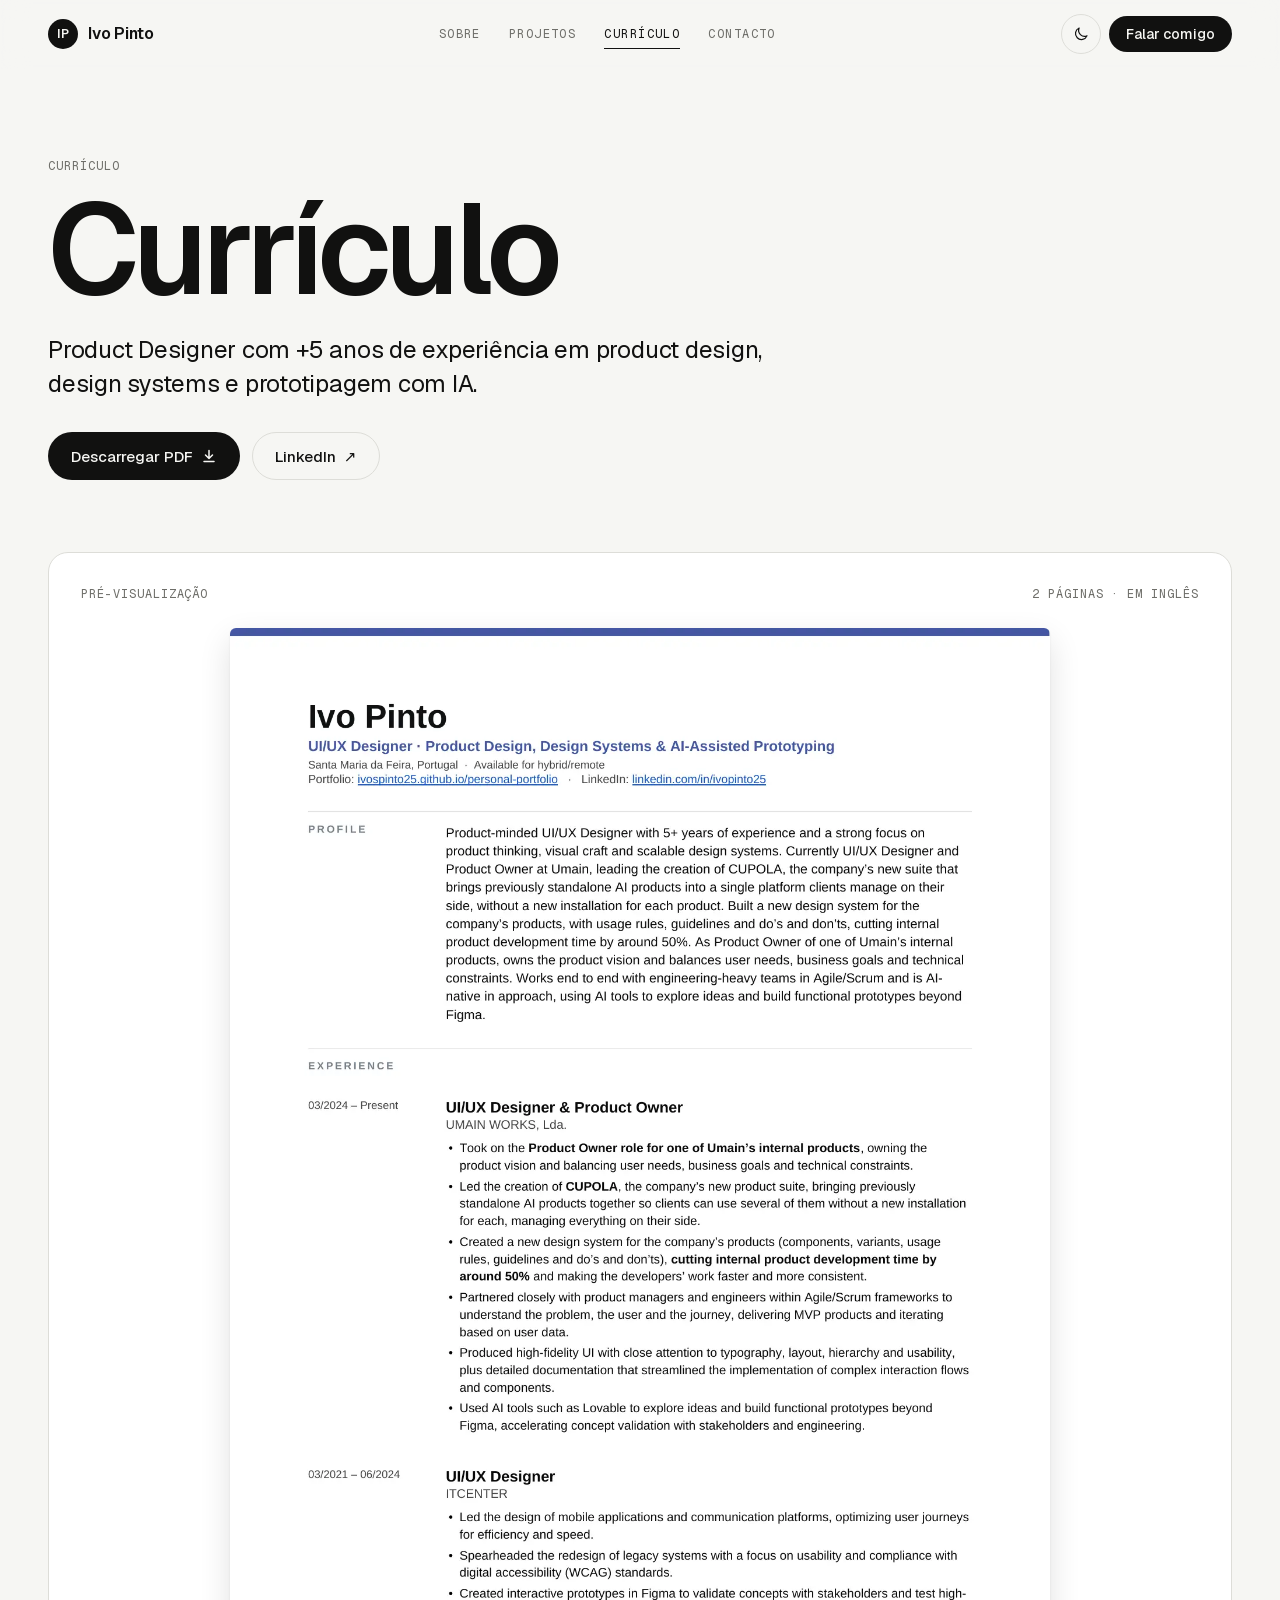
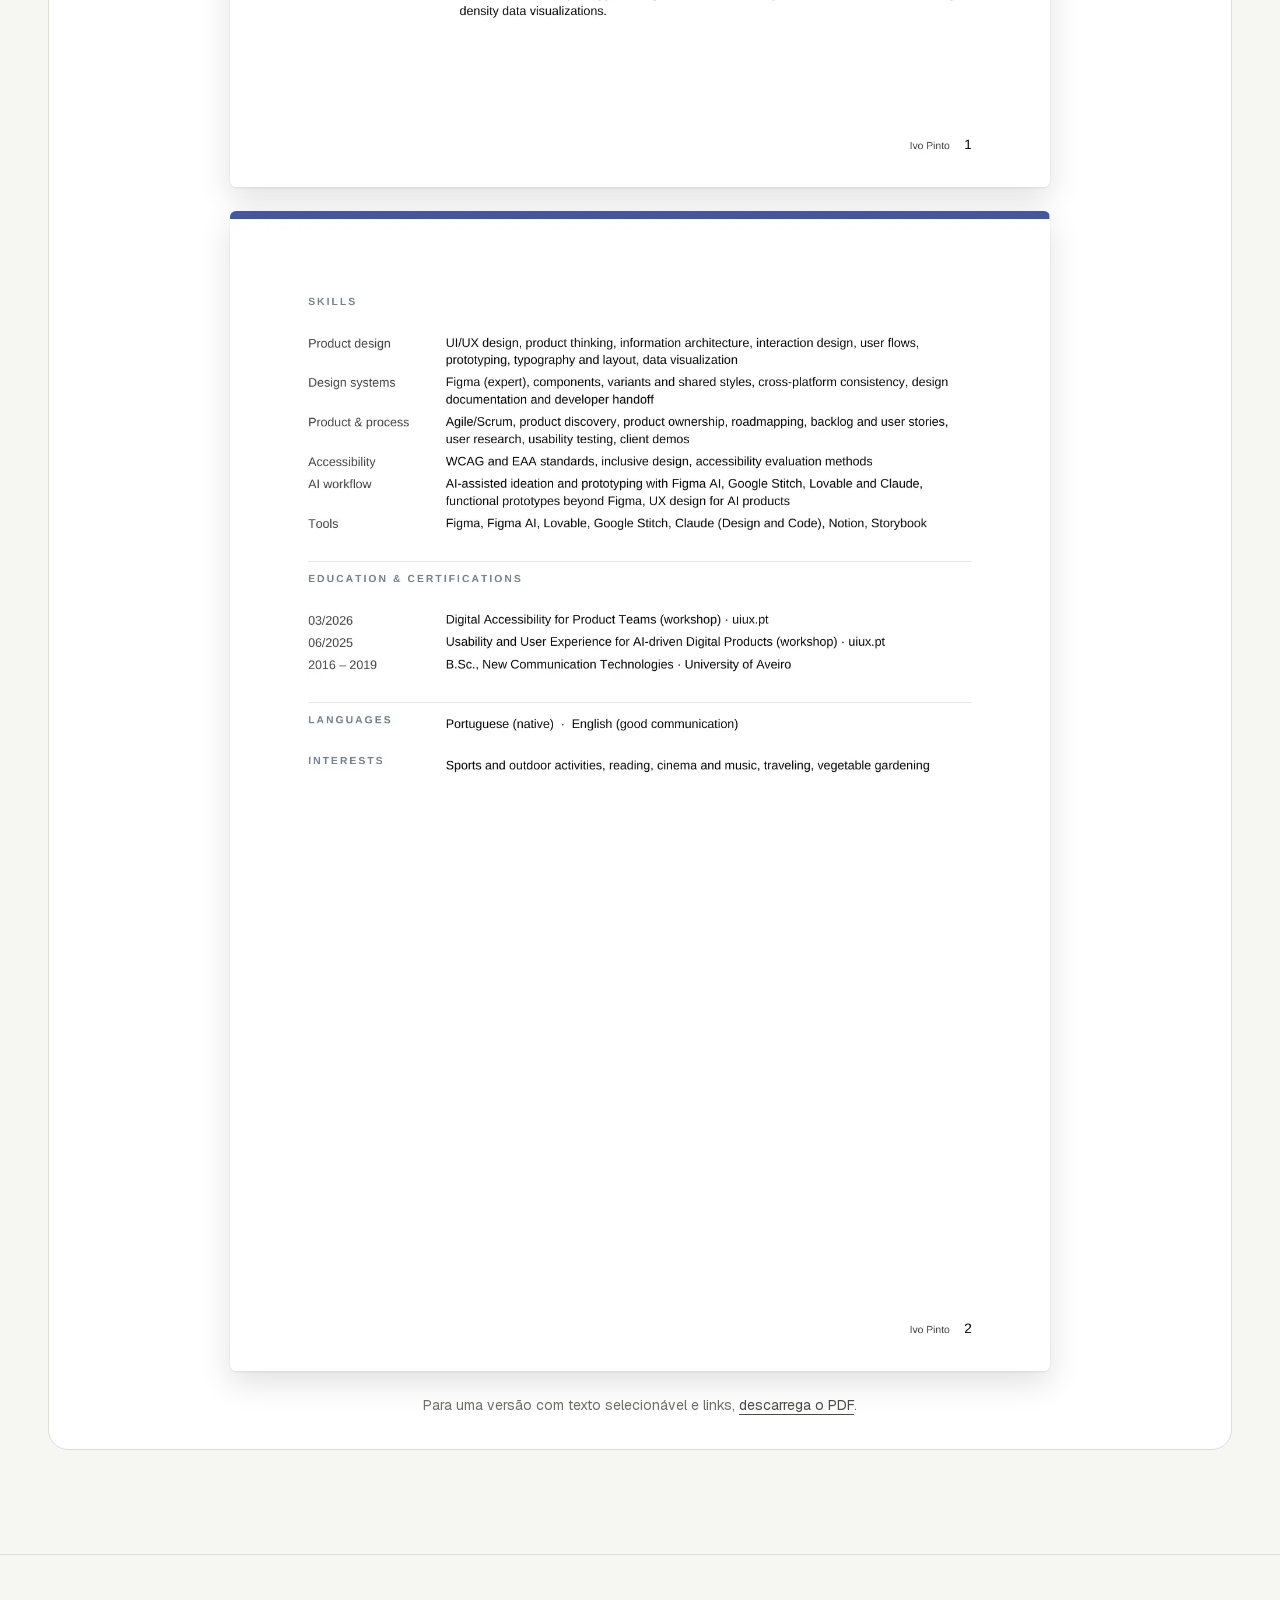
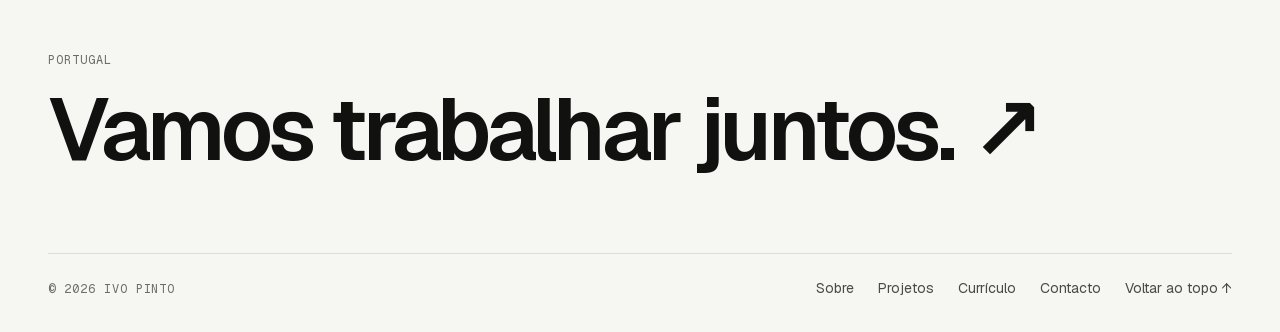
==== commit 0605fb3a: "Página de projetos e remoção da secção Competências Nova página com os quatro case studies, ao estil" ====
--- a/curriculo.html
+++ b/curriculo.html
@@ -31,8 +31,7 @@
       </a>
       <ul class="nav__links" id="menu">
         <li><a href="index.html#sobre">Sobre</a></li>
-        <li><a href="index.html#projetos">Projetos</a></li>
-        <li><a href="index.html#competencias">Competências</a></li>
+        <li><a href="projetos.html">Projetos</a></li>
         <li><a href="curriculo.html" aria-current="page">Currículo</a></li>
         <li><a href="index.html#contacto">Contacto</a></li>
       </ul>
@@ -95,7 +94,7 @@
         <span class="label">© <span data-year>2026</span> Ivo Pinto</span>
         <ul class="footer__nav">
           <li><a href="index.html#sobre">Sobre</a></li>
-          <li><a href="index.html#projetos">Projetos</a></li>
+          <li><a href="projetos.html">Projetos</a></li>
           <li><a href="curriculo.html">Currículo</a></li>
           <li><a href="index.html#contacto">Contacto</a></li>
           <li><a href="#conteudo">Voltar ao topo ↑</a></li>
--- a/assets/css/style.css
+++ b/assets/css/style.css
@@ -387,6 +387,15 @@
 }
 .footer__nav { display: flex; gap: var(--s5); flex-wrap: wrap; list-style: none; font-size: 14px; color: var(--text2); }
 .footer__nav a:hover { color: var(--fg); }
+
+/* ---------- Página de projetos ---------- */
+.projects--list { gap: var(--s6); }
+.project-card__title { min-width: 0; overflow-wrap: anywhere; }
+@media (max-width: 640px) {
+  .project-card__top { flex-direction: column; gap: var(--s3); }
+  .project-card__metric { text-align: left; display: flex; align-items: baseline; gap: var(--s2); }
+}
+.projects__more { display: flex; justify-content: center; margin-top: var(--s6); }
 
 /* ---------- Currículo ---------- */
 .cv-hero { padding-top: clamp(40px, 7vw, 88px); }
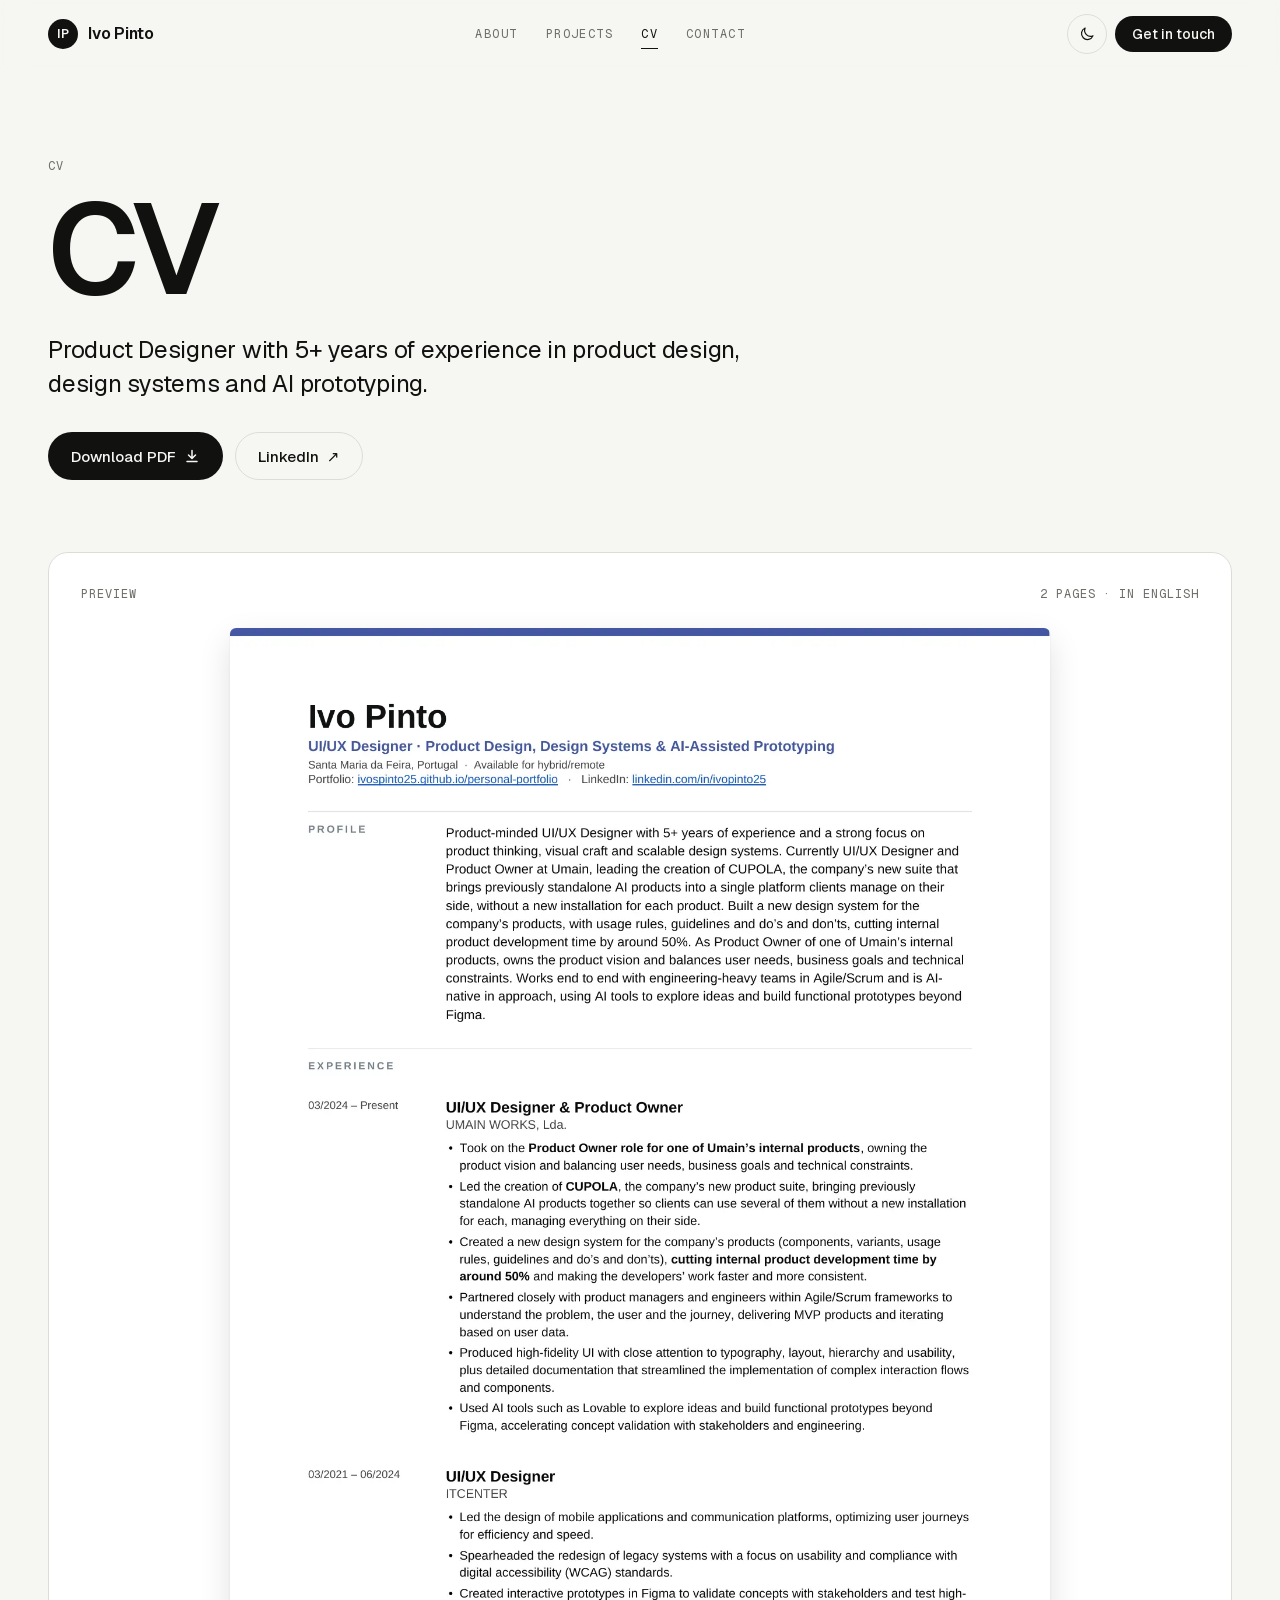
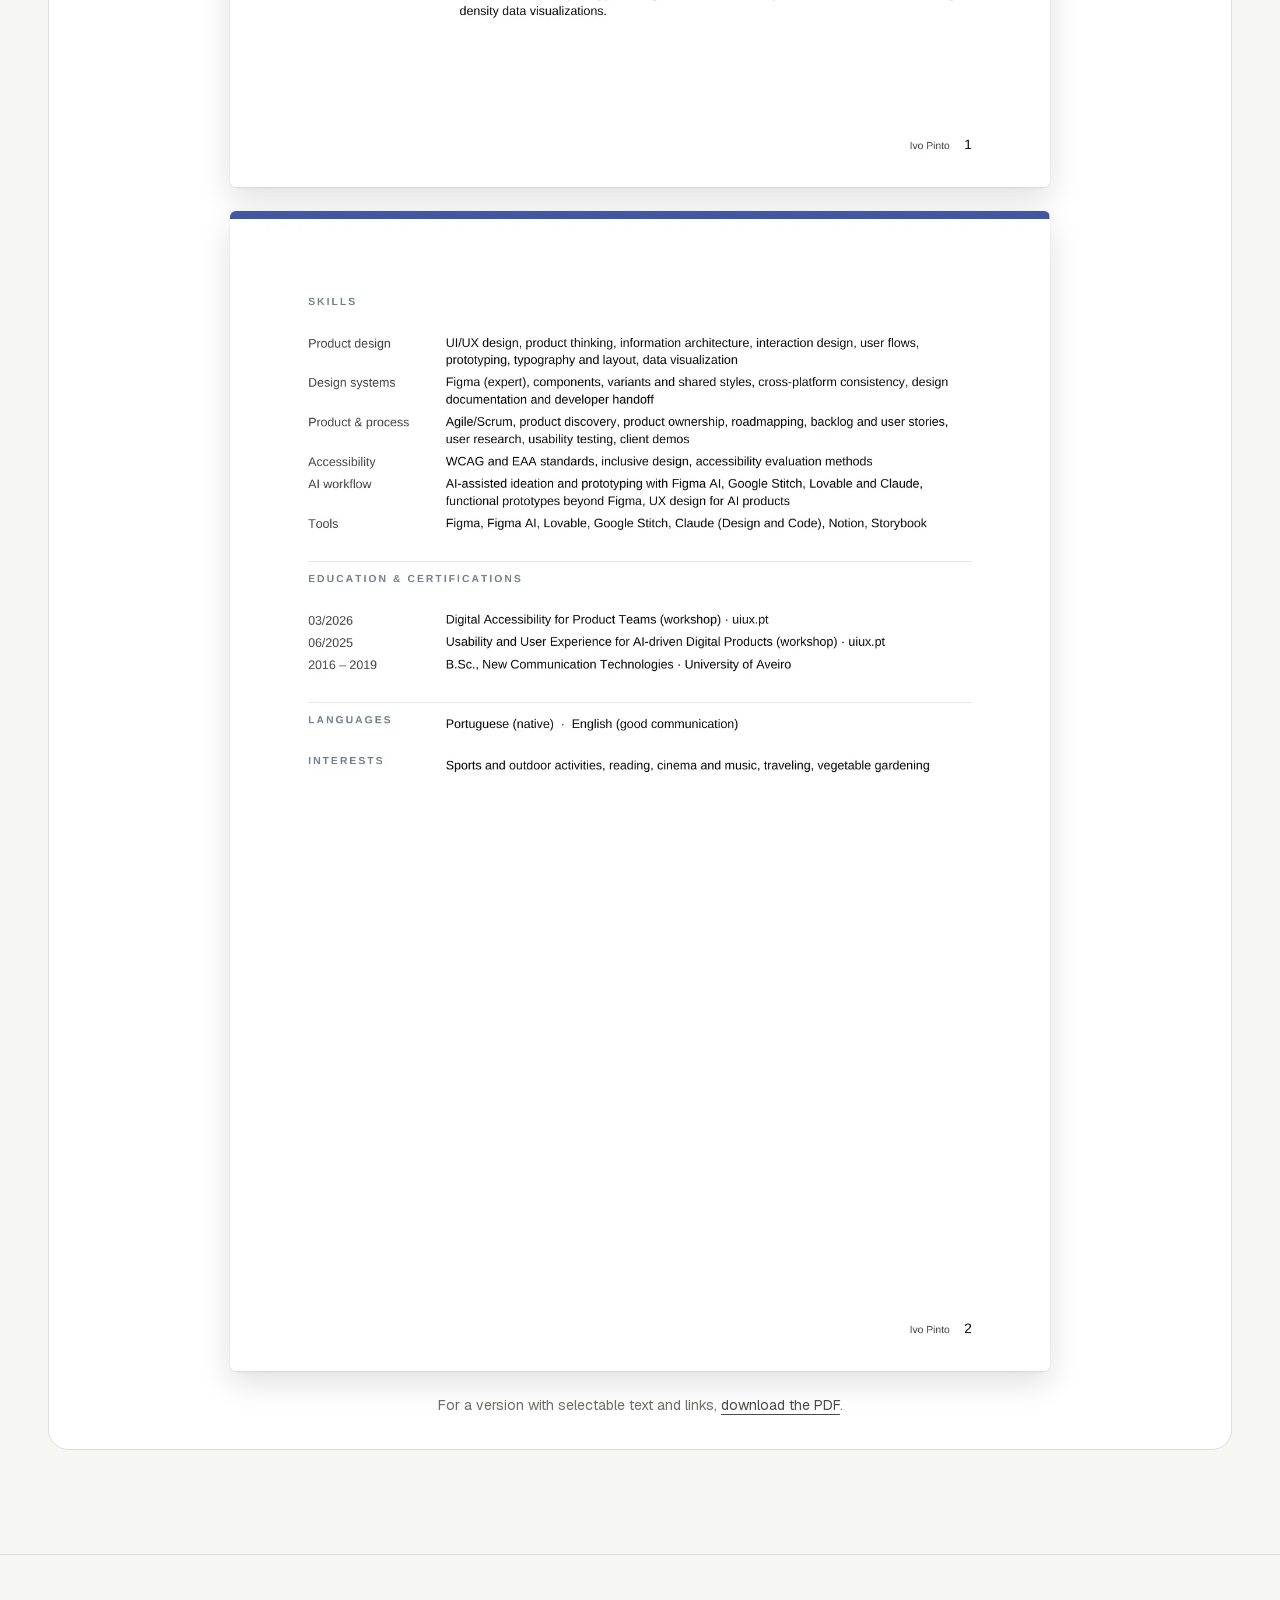
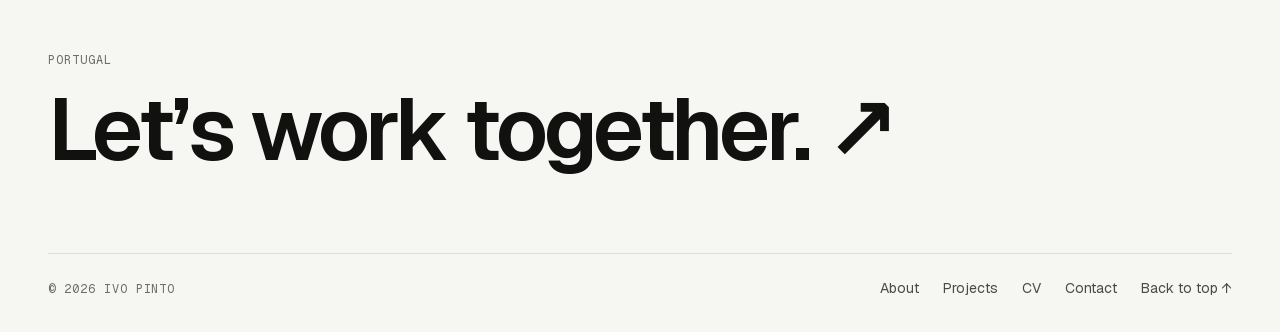
==== commit eb243b45: "Translate the whole website to English All pages, alt texts, aria labels, table labels, interface st" ====
--- a/curriculo.html
+++ b/curriculo.html
@@ -1,14 +1,14 @@
 <!doctype html>
-<html lang="pt-PT">
+<html lang="en">
 <head>
   <meta charset="utf-8">
   <meta name="viewport" content="width=device-width, initial-scale=1">
-  <title>Currículo — Ivo Pinto</title>
-  <meta name="description" content="Currículo de Ivo Pinto, Product Designer: experiência, competências e formação. Pré-visualização e download em PDF.">
+  <title>CV — Ivo Pinto</title>
+  <meta name="description" content="CV of Ivo Pinto, Product Designer: experience, skills and education. Preview and PDF download.">
   <meta name="theme-color" content="#0A0A0A" media="(prefers-color-scheme: dark)">
   <meta name="theme-color" content="#F6F6F3" media="(prefers-color-scheme: light)">
-  <meta property="og:title" content="Currículo — Ivo Pinto">
-  <meta property="og:description" content="Case studies de produto, plataformas e design systems.">
+  <meta property="og:title" content="CV — Ivo Pinto">
+  <meta property="og:description" content="Case studies on products, platforms and design systems.">
   <meta property="og:type" content="website">
   <meta property="og:image" content="assets/img/cupola/01-capa.webp">
   <link rel="icon" href="assets/img/favicon.svg" type="image/svg+xml">
@@ -20,30 +20,30 @@
   <link rel="stylesheet" href="assets/css/style.css">
 </head>
 <body>
-  <a class="skip-link" href="#conteudo">Saltar para o conteúdo</a>
+  <a class="skip-link" href="#conteudo">Skip to content</a>
   <div class="progress" aria-hidden="true"></div>
 
   <header class="site-header">
-    <nav class="nav container" aria-label="Principal">
-      <a class="brand" href="index.html" aria-label="Ivo Pinto — início">
+    <nav class="nav container" aria-label="Main">
+      <a class="brand" href="index.html" aria-label="Ivo Pinto — home">
         <span class="brand__mark" aria-hidden="true">IP</span>
         <span>Ivo Pinto</span>
       </a>
       <ul class="nav__links" id="menu">
-        <li><a href="index.html#sobre">Sobre</a></li>
-        <li><a href="projetos.html">Projetos</a></li>
-        <li><a href="curriculo.html" aria-current="page">Currículo</a></li>
-        <li><a href="index.html#contacto">Contacto</a></li>
+        <li><a href="index.html#sobre">About</a></li>
+        <li><a href="projetos.html">Projects</a></li>
+        <li><a href="curriculo.html" aria-current="page">CV</a></li>
+        <li><a href="index.html#contacto">Contact</a></li>
       </ul>
       <div class="nav__actions">
-        <button class="btn btn--icon theme-toggle" type="button" aria-label="Mudar tema">
+        <button class="btn btn--icon theme-toggle" type="button" aria-label="Toggle theme">
           <svg class="icon-sun" viewBox="0 0 24 24" fill="none" stroke="currentColor" stroke-width="1.6" stroke-linecap="round" aria-hidden="true"><circle cx="12" cy="12" r="4"/><path d="M12 2v2M12 20v2M4.9 4.9l1.4 1.4M17.7 17.7l1.4 1.4M2 12h2M20 12h2M4.9 19.1l1.4-1.4M17.7 6.3l1.4-1.4"/></svg>
           <svg class="icon-moon" viewBox="0 0 24 24" fill="none" stroke="currentColor" stroke-width="1.6" stroke-linecap="round" stroke-linejoin="round" aria-hidden="true"><path d="M20 14.5A8 8 0 0 1 9.5 4a8 8 0 1 0 10.5 10.5Z"/></svg>
         </button>
-        <button class="btn btn--icon menu-toggle" type="button" aria-controls="menu" aria-expanded="false" aria-label="Abrir menu">
+        <button class="btn btn--icon menu-toggle" type="button" aria-controls="menu" aria-expanded="false" aria-label="Open menu">
           <svg viewBox="0 0 24 24" fill="none" stroke="currentColor" stroke-width="1.6" stroke-linecap="round" aria-hidden="true"><path d="M4 8h16M4 16h16"/></svg>
         </button>
-        <a class="btn btn--primary btn--sm nav__cta" href="index.html#contacto">Falar comigo</a>
+        <a class="btn btn--primary btn--sm nav__cta" href="index.html#contacto">Get in touch</a>
       </div>
     </nav>
   </header>
@@ -51,14 +51,14 @@
   <main id="conteudo">
     <section class="cv-hero" aria-labelledby="cv-title">
       <div class="container">
-        <p class="eyebrow">Currículo</p>
-        <h1 class="cs-title" id="cv-title">Currículo</h1>
-        <p class="lead cv-hero__lead">Product Designer com +5 anos de experiência em product design, design systems e prototipagem com IA.</p>
+        <p class="eyebrow">CV</p>
+        <h1 class="cs-title" id="cv-title">CV</h1>
+        <p class="lead cv-hero__lead">Product Designer with 5+ years of experience in product design, design systems and AI prototyping.</p>
         <div class="hero__ctas">
-          <a class="btn btn--primary" href="assets/cv/Ivo-Pinto-CV.pdf" download="Ivo-Pinto-CV.pdf">Descarregar PDF
+          <a class="btn btn--primary" href="assets/cv/Ivo-Pinto-CV.pdf" download="Ivo-Pinto-CV.pdf">Download PDF
             <svg viewBox="0 0 16 16" fill="none" stroke="currentColor" stroke-width="1.5" stroke-linecap="round" stroke-linejoin="round" aria-hidden="true"><path d="M8 2.5v8M4.5 7 8 10.5 11.5 7M3 13.5h10"/></svg>
           </a>
-          <a class="btn btn--ghost" href="https://www.linkedin.com/in/ivopinto25" target="_blank" rel="noopener">LinkedIn <span aria-hidden="true">↗</span><span class="sr-only"> (abre noutro separador)</span></a>
+          <a class="btn btn--ghost" href="https://www.linkedin.com/in/ivopinto25" target="_blank" rel="noopener">LinkedIn <span aria-hidden="true">↗</span><span class="sr-only"> (opens in a new tab)</span></a>
         </div>
       </div>
     </section>
@@ -67,20 +67,20 @@
       <div class="container">
         <div class="cv-preview reveal">
           <div class="cv-preview__head">
-            <h2 class="label" id="cv-preview-t">Pré-visualização</h2>
-            <span class="label">2 páginas · em inglês</span>
+            <h2 class="label" id="cv-preview-t">Preview</h2>
+            <span class="label">2 pages · in English</span>
           </div>
           <div class="cv-pages">
             <figure class="cv-page">
               <img src="assets/cv/cv-pagina-1.webp" width="1406" height="1988" decoding="async"
-                   alt="Página 1 de 2 do currículo de Ivo Pinto: perfil e experiência profissional na UMAIN WORKS e na ITCENTER.">
+                   alt="Page 1 of 2 of Ivo Pinto’s CV: profile and work experience at UMAIN WORKS and ITCENTER.">
             </figure>
             <figure class="cv-page">
               <img src="assets/cv/cv-pagina-2.webp" width="1406" height="1988" loading="lazy" decoding="async"
-                   alt="Página 2 de 2 do currículo de Ivo Pinto: competências, formação e certificações, línguas e interesses.">
+                   alt="Page 2 of 2 of Ivo Pinto’s CV: skills, education and certifications, languages and interests.">
             </figure>
           </div>
-          <p class="cv-preview__note">Para uma versão com texto selecionável e links, <a href="assets/cv/Ivo-Pinto-CV.pdf" download="Ivo-Pinto-CV.pdf">descarrega o PDF</a>.</p>
+          <p class="cv-preview__note">For a version with selectable text and links, <a href="assets/cv/Ivo-Pinto-CV.pdf" download="Ivo-Pinto-CV.pdf">download the PDF</a>.</p>
         </div>
       </div>
     </section>
@@ -89,15 +89,15 @@
   <footer class="site-footer">
     <div class="container">
       <p class="eyebrow">Portugal</p>
-      <a class="footer__big" href="index.html#contacto">Vamos trabalhar juntos. <span aria-hidden="true">↗</span></a>
+      <a class="footer__big" href="index.html#contacto">Let’s work together. <span aria-hidden="true">↗</span></a>
       <div class="footer__bar">
         <span class="label">© <span data-year>2026</span> Ivo Pinto</span>
         <ul class="footer__nav">
-          <li><a href="index.html#sobre">Sobre</a></li>
-          <li><a href="projetos.html">Projetos</a></li>
-          <li><a href="curriculo.html">Currículo</a></li>
-          <li><a href="index.html#contacto">Contacto</a></li>
-          <li><a href="#conteudo">Voltar ao topo ↑</a></li>
+          <li><a href="index.html#sobre">About</a></li>
+          <li><a href="projetos.html">Projects</a></li>
+          <li><a href="curriculo.html">CV</a></li>
+          <li><a href="index.html#contacto">Contact</a></li>
+          <li><a href="#conteudo">Back to top ↑</a></li>
         </ul>
       </div>
     </div>
--- a/assets/css/style.css
+++ b/assets/css/style.css
@@ -1,4 +1,4 @@
-/* ==========================================================================
+/* ===================================================================
    Ivo Pinto — Portfólio
    Tokens do design system (Claude Design · "Fundamentos e componentes" v1.0)
    ========================================================================== */
@@ -613,7 +613,7 @@
 .cs-section .sitemap__note { font-size: 13px; color: var(--muted); }
 
 .cs-section--wide { max-width: none; }
-.cs-section--wide > :not(.sitemap-tabs):not(.flowmap) { max-width: 760px; }
+.cs-section--wide > :not(.sitemap-tabs):not(.flowmap):not(.holo):not(.comp):not(.personas) { max-width: 760px; }
 
 /* Diagrama de fluxo (nós em pílula, ícones e ligações) */
 .flowmap {
@@ -661,6 +661,332 @@
 .ia-source a { color: var(--text2); border-bottom: 1px solid currentColor; }
 .ia-source a:hover { color: var(--accent); }
 
+/* ==========================================================================
+   Holo — interfaces "vivas" do case study Cupola
+   ========================================================================== */
+.holo {
+  --h-bg: #07080a; --h-text: #ECECE8; --h-muted: #8C8C88; --h-dim: #5d5d5a;
+  --h-line: rgba(255, 255, 255, .085); --h-glass: rgba(255, 255, 255, .035);
+  --h-acc: #F0874A; --h-acc-soft: rgba(240, 135, 74, .16); --h-cool: rgba(110, 140, 255, .10);
+  position: relative; isolation: isolate; overflow: hidden; max-width: none;
+  display: grid; gap: var(--s5);
+  padding: clamp(18px, 3.2vw, 40px);
+  border-radius: var(--r-xl); border: 1px solid rgba(255, 255, 255, .08);
+  background:
+    radial-gradient(70% 55% at 50% -12%, rgba(240, 135, 74, .22), transparent 62%),
+    radial-gradient(55% 45% at 105% 105%, var(--h-cool), transparent 65%),
+    var(--h-bg);
+  color: var(--h-text); font-family: var(--font-sans);
+  box-shadow: 0 40px 90px -40px rgba(0, 0, 0, .75), inset 0 1px 0 rgba(255, 255, 255, .06);
+}
+.holo::before {
+  content: ""; position: absolute; inset: 0; z-index: -1; pointer-events: none;
+  background-image: radial-gradient(rgba(255, 255, 255, .09) 1px, transparent 1.2px); background-size: 18px 18px;
+  -webkit-mask-image: radial-gradient(ellipse 80% 70% at 50% 40%, #000 30%, transparent 85%);
+          mask-image: radial-gradient(ellipse 80% 70% at 50% 40%, #000 30%, transparent 85%);
+}
+.holo::after {
+  content: ""; position: absolute; left: 0; right: 0; top: -30%; height: 30%; z-index: 2; pointer-events: none;
+  background: linear-gradient(180deg, transparent, rgba(240, 135, 74, .07) 60%, rgba(240, 135, 74, .14) 92%, transparent);
+  opacity: 0;
+}
+.js .holo.is-visible::after { animation: holo-scan 1.6s cubic-bezier(.3,.6,.3,1) .1s 1 both; }
+@keyframes holo-scan { 0% { top: -30%; opacity: 1; } 100% { top: 110%; opacity: 0; } }
+
+.holo p, .holo li { color: inherit; }
+.cs-section .holo p { color: var(--h-muted); font-size: 15px; line-height: 1.55; }
+.cs-section .holo li { padding-left: 0; font-size: inherit; color: inherit; }
+.cs-section .holo li::before { content: none; }
+
+.holo__bar { display: flex; justify-content: space-between; align-items: center; gap: var(--s4); flex-wrap: wrap;
+  font-family: var(--font-mono); font-size: 11px; letter-spacing: .12em; text-transform: uppercase; color: var(--h-muted); }
+.holo__title { font-size: clamp(22px, 3vw, 32px); font-weight: 500; letter-spacing: -0.025em; line-height: 1.15; color: var(--h-text); }
+.holo__title span { color: var(--h-dim); }
+.holo__note { font-size: 13px; color: var(--h-muted); border-left: 2px solid var(--h-acc); padding-left: 12px; }
+.cs-section .holo .holo__note { font-size: 13px; }
+
+.hglass {
+  position: relative; border-radius: 14px; border: 1px solid var(--h-line);
+  background: linear-gradient(180deg, rgba(255,255,255,.055), rgba(255,255,255,.02));
+  -webkit-backdrop-filter: blur(10px); backdrop-filter: blur(10px);
+  transition: border-color .3s, box-shadow .3s, transform .35s var(--ease), opacity .3s;
+}
+.hglass:hover { border-color: rgba(240, 135, 74, .45); box-shadow: 0 0 0 1px rgba(240,135,74,.12), 0 18px 40px -18px rgba(240,135,74,.35); }
+.hchip { display: inline-flex; align-items: center; gap: 6px; height: 24px; padding: 0 10px; border-radius: 999px;
+  font-family: var(--font-mono); font-size: 11px; letter-spacing: .04em; color: var(--h-muted); border: 1px solid var(--h-line); background: rgba(255,255,255,.03); white-space: nowrap; }
+.hchip--acc { color: #0A0A0A; background: var(--h-acc); border-color: var(--h-acc); }
+.hchip--glow { color: var(--h-text); border-color: rgba(240,135,74,.5); background: var(--h-acc-soft); box-shadow: 0 0 18px -4px rgba(240,135,74,.6); }
+
+/* 2 · Inventário (gráfico de barras) */
+.hinv__head { display: flex; align-items: flex-end; justify-content: space-between; gap: var(--s5); flex-wrap: wrap; }
+.hinv__big { display: flex; align-items: baseline; gap: 12px; }
+.hinv__num { font-size: clamp(56px, 9vw, 96px); font-weight: 600; letter-spacing: -0.05em; line-height: .9; font-variant-numeric: tabular-nums;
+  background: linear-gradient(180deg, #fff, #f3b48c 70%, var(--h-acc)); -webkit-background-clip: text; background-clip: text; color: transparent; }
+.hinv__lbl { font-family: var(--font-mono); font-size: 12px; letter-spacing: .08em; text-transform: uppercase; color: var(--h-muted); line-height: 1.6; }
+.hinv__legend { display: flex; flex-wrap: wrap; gap: 8px; }
+.hbars { list-style: none; margin: 0; padding: 0; display: grid; gap: 9px; }
+.hbars > li { display: grid; grid-template-columns: minmax(84px, 140px) minmax(0, 1fr) 34px; gap: 14px; align-items: center; }
+.hbar__name { font-size: 14px; color: var(--h-text); white-space: nowrap; overflow: hidden; text-overflow: ellipsis; }
+.hbar__track { position: relative; height: 12px; border-radius: 999px; background: rgba(255,255,255,.05); overflow: hidden; }
+.hbar__fill { position: absolute; inset: 0 auto 0 0; width: calc(var(--v) / 50 * 100%); border-radius: inherit;
+  background: linear-gradient(90deg, #a8461b, var(--h-acc) 70%, #ffc29b); box-shadow: 0 0 16px rgba(240,135,74,.45);
+  transform-origin: left; transition: transform 1.1s cubic-bezier(.2,.8,.2,1); transition-delay: calc(var(--i) * 70ms); }
+.hbar--alt .hbar__fill { background: repeating-linear-gradient(135deg, rgba(240,135,74,.55) 0 6px, rgba(240,135,74,.25) 6px 12px); box-shadow: none; }
+.hbar__val { font-family: var(--font-mono); font-size: 13px; color: var(--h-muted); text-align: right; font-variant-numeric: tabular-nums; }
+.js .holo:not(.is-visible) .hbar__fill { transform: scaleX(0); }
+.hbars > li:hover .hbar__name, .hbars > li:hover .hbar__val { color: var(--h-acc); }
+.lg-solid, .lg-striped { display: inline-block; width: 18px; height: 8px; border-radius: 4px; }
+.lg-solid { background: var(--h-acc); }
+.lg-striped { background: repeating-linear-gradient(135deg, rgba(240,135,74,.7) 0 3px, rgba(240,135,74,.25) 3px 6px); }
+
+/* 4 · Estrutura da shell (maqueta interativa) */
+.hshell-wrap { display: grid; gap: var(--s5); align-items: center; }
+@media (min-width: 900px) { .hshell-wrap { grid-template-columns: minmax(0, 1.6fr) minmax(0, 1fr); } }
+.hshell { position: relative; aspect-ratio: 16 / 10; border-radius: 14px; border: 1px solid var(--h-line); background: #0d0e11; overflow: hidden;
+  display: grid; grid-template-columns: 13% 1fr; grid-template-rows: 12% 10% 1fr; gap: 6px; padding: 6px;
+  box-shadow: 0 0 0 1px rgba(255,255,255,.02), 0 30px 60px -30px rgba(0,0,0,.8); }
+.hs { position: relative; border-radius: 9px; border: 1px solid rgba(255,255,255,.06); background: rgba(255,255,255,.025); transition: all .35s var(--ease); }
+.hs--side { grid-row: 1 / 4; display: flex; flex-direction: column; align-items: center; gap: 9%; padding-top: 18%; }
+.hs--side i { width: 42%; aspect-ratio: 1; border-radius: 30%; background: rgba(255,255,255,.08); }
+.hs--side i:first-child { background: var(--h-acc); box-shadow: 0 0 14px rgba(240,135,74,.6); }
+.hs--tabs { display: flex; align-items: center; gap: 6px; padding: 0 8px; }
+.hs--tabs i { height: 56%; width: 18%; border-radius: 6px; background: rgba(255,255,255,.07); }
+.hs--tabs i:first-child { background: rgba(240,135,74,.28); border: 1px solid rgba(240,135,74,.5); }
+.hs--top { display: flex; align-items: center; gap: 6px; padding: 0 10px; }
+.hs--top i { height: 22%; width: 9%; border-radius: 4px; background: rgba(255,255,255,.12); }
+.hs--top b { color: rgba(255,255,255,.25); font-size: 10px; font-weight: 400; }
+.hs--work { display: grid; grid-template-columns: repeat(3, 1fr); grid-auto-rows: 1fr; gap: 6%; padding: 6% 5% 22%; }
+.hs--work i { border-radius: 7px; background: linear-gradient(110deg, rgba(255,255,255,.05) 30%, rgba(255,255,255,.1) 50%, rgba(255,255,255,.05) 70%); background-size: 250% 100%; animation: holo-shimmer 2.8s linear infinite; }
+@keyframes holo-shimmer { from { background-position: 120% 0; } to { background-position: -120% 0; } }
+.hs--tool { position: absolute; left: 50%; bottom: 5%; width: 46%; height: 10%; transform: translateX(-38%); border-radius: 999px;
+  background: rgba(20,20,22,.9); border: 1px solid rgba(255,255,255,.12); display: flex; align-items: center; gap: 5%; padding: 0 3%; z-index: 2; }
+.hs--tool i { height: 44%; flex: 1; border-radius: 999px; background: rgba(255,255,255,.1); }
+.hs--tool i:first-child { flex: .5; background: rgba(255,255,255,.18); }
+.hs--tool i:nth-child(2) { flex: 1.4; background: var(--h-acc); }
+.hs__n { position: absolute; top: 6px; right: 6px; width: 20px; height: 20px; border-radius: 50%; display: grid; place-items: center;
+  font: 500 10px var(--font-mono); color: var(--h-text); background: rgba(0,0,0,.6); border: 1px solid rgba(255,255,255,.2); transition: all .35s; z-index: 3; }
+.hs--tool .hs__n { top: -26px; right: auto; left: 50%; transform: translateX(-50%); }
+.hshell[data-active] .hs { opacity: .35; filter: saturate(.4); }
+.hshell[data-active="1"] .hs--side, .hshell[data-active="2"] .hs--tabs, .hshell[data-active="3"] .hs--top,
+.hshell[data-active="4"] .hs--work, .hshell[data-active="5"] .hs--tool {
+  opacity: 1; filter: none; border-color: var(--h-acc); background-color: rgba(240,135,74,.08); box-shadow: 0 0 0 1px rgba(240,135,74,.35), 0 0 32px -6px rgba(240,135,74,.6); }
+.hshell[data-active="1"] .hs--side .hs__n, .hshell[data-active="2"] .hs--tabs .hs__n, .hshell[data-active="3"] .hs--top .hs__n,
+.hshell[data-active="4"] .hs--work .hs__n, .hshell[data-active="5"] .hs--tool .hs__n { background: var(--h-acc); color: #0A0A0A; border-color: var(--h-acc); }
+.hshell-legend { list-style: none; margin: 0; padding: 0; display: grid; gap: 6px; }
+.hshell-legend button { width: 100%; display: grid; grid-template-columns: 28px 1fr; gap: 12px; align-items: start; text-align: left; padding: 12px 14px; cursor: pointer;
+  border-radius: 12px; border: 1px solid transparent; background: transparent; color: var(--h-muted); font: 400 14px/1.45 var(--font-sans); transition: all .3s; }
+.hshell-legend button b { display: block; color: var(--h-text); font-weight: 600; font-size: 15px; }
+.hshell-legend button span:first-child { font: 500 12px var(--font-mono); color: var(--h-acc); padding-top: 3px; }
+.hshell-legend button:hover, .hshell-legend button[aria-pressed="true"] { border-color: rgba(240,135,74,.4); background: var(--h-acc-soft); color: #d6d6d2; }
+
+/* 9 · Fontes de verdade */
+.hsrc { display: grid; gap: 10px; grid-template-columns: repeat(auto-fit, minmax(min(100%, 200px), 1fr)); }
+.hsrc > div { padding: 18px; display: grid; gap: 10px; align-content: start; }
+.hsrc__ico { width: 40px; height: 40px; border-radius: 12px; display: grid; place-items: center; color: var(--h-acc); background: var(--h-acc-soft); border: 1px solid rgba(240,135,74,.35); }
+.hsrc__ico svg { width: 20px; height: 20px; }
+.hsrc b { font-size: 18px; font-weight: 600; color: var(--h-text); letter-spacing: -0.01em; }
+.hsrc .hchip { justify-self: start; }
+
+.cs-h4 { font-size: 17px; font-weight: 600; letter-spacing: -0.01em; margin-top: var(--s3); }
+
+/* UMAIN WORKS — cartões com visual */
+.ucards { display: grid; gap: 12px; grid-template-columns: repeat(auto-fit, minmax(min(100%, 200px), 1fr)); max-width: none; }
+@media (min-width: 1200px) { .ucards { grid-template-columns: repeat(5, minmax(0, 1fr)); } .ucard__viz { min-height: 130px; } .ucard__viz--num span { font-size: 88px; } .cs-section .ucard__viz--list li { font-size: 14px; } }
+.ucard { display: grid; grid-template-rows: auto auto 1fr; gap: 6px; padding: 18px; border-radius: var(--r-lg); border: 1px solid var(--line); background: var(--surface); }
+.ucard h4 { font-size: 16px; font-weight: 600; letter-spacing: -0.01em; }
+.cs-section .ucard p { font-size: 13.5px; line-height: 1.45; color: var(--muted); }
+.ucard__viz { margin-top: 12px; min-height: 150px; border-radius: 10px; display: grid; place-items: center;
+  background-image: radial-gradient(color-mix(in srgb, var(--fg) 14%, transparent) 1px, transparent 1.2px); background-size: 12px 12px; }
+.ucard__viz svg { width: 100%; height: auto; overflow: visible; }
+.ucard__viz rect { fill: none; stroke: var(--accent); stroke-width: 1.4; }
+.ucard__viz rect.dash { stroke-dasharray: 3 3; }
+.ucard__viz .fill { fill: var(--accent); stroke: none; }
+.ucard__viz polyline { fill: none; stroke: var(--muted); stroke-width: 1.5; }
+.ucard__viz circle { fill: var(--accent); stroke: none; }
+.ucard__viz path.dk { stroke: var(--text2); stroke-width: 1.2; fill: none; }
+.ucard__viz path.ac { stroke: var(--accent); stroke-width: 1.2; fill: none; }
+.ucards .ucard:nth-child(4) .ucard__viz circle { fill: var(--surface); stroke: var(--text2); stroke-width: 1.4; }
+.ucards .ucard:nth-child(4) .ucard__viz circle.fill { fill: var(--accent); stroke: none; }
+.ucard__viz--num span { font-size: 112px; font-weight: 700; letter-spacing: -0.06em; line-height: 1; color: var(--accent); justify-self: end; align-self: end; }
+.ucard__viz--list { place-items: end start; padding: 12px; }
+.cs-section .ucard__viz--list ul { display: grid; gap: 2px; list-style: none; margin: 0; padding: 0; }
+.cs-section .ucard__viz--list li { padding: 0; font-size: 16px; line-height: 1.35; color: var(--accent); }
+.cs-section .ucard__viz--list li::before { content: none; }
+.js .ucards.reveal .ucard__viz polyline { stroke-dasharray: 400; stroke-dashoffset: 400; transition: stroke-dashoffset 1.6s var(--ease) .2s; }
+.js .ucards.reveal.is-visible .ucard__viz polyline { stroke-dashoffset: 0; }
+
+/* Toolbar — réplica do print */
+.tbx { display: grid; justify-items: center; padding: clamp(28px, 5vw, 56px) clamp(16px, 4vw, 40px) clamp(28px, 4vw, 44px);
+  border-radius: var(--r-xl); background: #EFEFEF; border: 1px solid #E2E2E2; color: #1b1b1b; max-width: none; }
+.tbx__title { font-size: clamp(20px, 2.6vw, 30px); letter-spacing: -0.02em; text-align: center; color: #1b1b1b; }
+.cs-section .tbx .tbx__title { font-size: clamp(20px, 2.6vw, 30px); line-height: 1.25; color: #1b1b1b; }
+.tbx__title span { color: #8a8a8a; }
+.tbx__arrow { position: relative; display: block; width: 1px; height: clamp(60px, 9vw, 110px); margin: clamp(20px, 3vw, 32px) 0; background: #C4623A; }
+.tbx__arrow::after { content: ""; position: absolute; left: -5px; bottom: 0; width: 9px; height: 9px; border: solid #C4623A; border-width: 0 1px 1px 0; transform: rotate(45deg); }
+.tbx__bar { display: inline-flex; align-items: center; gap: 4px; max-width: 100%; padding: 6px 10px 6px 18px; border-radius: 999px; background: #252525;
+  box-shadow: 0 14px 30px -10px rgba(0,0,0,.35); }
+.tbx__count { font-family: var(--font-mono); font-size: 13px; color: #d8d8d8; white-space: nowrap; padding-right: 10px; }
+.tbx__sep { width: 1px; height: 30px; background: #444; margin: 0 8px; flex: none; }
+.tbx button { display: inline-flex; align-items: center; gap: 8px; height: 40px; border: 0; border-radius: 999px; background: transparent; color: #f2f2f2; font: 400 17px var(--font-sans); cursor: pointer; white-space: nowrap; transition: background-color .2s; }
+.tbx button svg { fill: none; stroke: currentColor; stroke-width: 1.5; stroke-linecap: round; stroke-linejoin: round; }
+.tbx__primary { padding: 0 14px 0 10px; background: #C4623A !important; }
+.tbx__primary:hover { background: #d36f45 !important; }
+.tbx__primary > svg:first-child { width: 22px; height: 22px; stroke: none; }
+.tbx__chev { width: 14px; height: 14px; margin-left: 2px; }
+.tbx__btn { padding: 0 14px; }
+.tbx__btn svg { width: 18px; height: 18px; }
+.tbx__icon { width: 40px; justify-content: center; }
+.tbx__icon svg { width: 19px; height: 19px; }
+.tbx__btn:hover, .tbx__icon:hover { background: rgba(255,255,255,.08); }
+.tbx__tips { display: flex; gap: clamp(12px, 3vw, 28px); margin-top: 10px; padding-left: clamp(40px, 9vw, 120px); }
+.tbx__tip { position: relative; padding: 6px 14px; background: #161616; color: #f2f2f2; font-size: 14px; white-space: nowrap; }
+.tbx__tip::before { content: ""; position: absolute; top: -5px; left: 50%; width: 10px; height: 10px; background: #161616; transform: translateX(-50%) rotate(45deg); }
+.tbx__tip--secondary { padding-inline: clamp(18px, 4vw, 52px); }
+@media (max-width: 640px) {
+  .tbx__bar { padding: 5px 6px 5px 12px; }
+  .tbx__count { font-size: 11px; padding-right: 2px; }
+  .tbx__sep { margin: 0 3px; }
+  .tbx button { font-size: 14px; height: 34px; gap: 5px; }
+  .tbx__primary { padding: 0 9px 0 7px; } .tbx__btn { padding: 0 8px; } .tbx__icon { width: 30px; }
+  .tbx__primary > svg:first-child { width: 17px; height: 17px; }
+  .tbx__tips { padding-left: 0; } .tbx__tip { font-size: 12px; padding: 5px 10px; }
+}
+@media (max-width: 420px) { .tbx__count { display: none; } .tbx__count + .tbx__sep { display: none; } }
+
+/* Organização do design system — átomos, moléculas, organismos */
+.dsorg { display: grid; justify-items: center; gap: clamp(28px, 4vw, 48px); padding: clamp(36px, 6vw, 72px) clamp(16px, 4vw, 40px);
+  border-radius: var(--r-xl); background: var(--surface); border: 1px solid var(--line); max-width: none; }
+.cs-section .dsorg .dsorg__title { font-size: clamp(20px, 2.4vw, 26px); color: var(--muted); letter-spacing: -0.01em; }
+.dsorg__row { list-style: none; margin: 0; padding: 0; display: flex; flex-wrap: wrap; justify-content: center; align-items: center; gap: 20px clamp(18px, 3vw, 40px); }
+@media (min-width: 900px) { .dsorg__row { flex-wrap: nowrap; } }
+.cs-section .dsorg__row li { display: inline-flex; align-items: center; gap: 14px; padding: 0; font-size: clamp(18px, 2vw, 22px); color: var(--fg); }
+.cs-section .dsorg__row li::before { content: none; }
+.dsorg__arrow { color: var(--fg); }
+.dsorg__row svg { width: auto; height: 56px; overflow: visible; }
+.dsorg__row svg path { fill: color-mix(in srgb, var(--fg) 26%, var(--surface)); transform-box: fill-box; transform-origin: center; transition: transform .6s var(--ease), fill .3s; }
+.dsorg__row li:hover svg path { fill: var(--accent); }
+.dsorg__row li:hover svg path:nth-child(odd) { transform: translate(-2px, -2px) rotate(-6deg); }
+.dsorg__row li:hover svg path:nth-child(even) { transform: translate(2px, 2px) rotate(6deg); }
+
+/* Maqueta de ecrã com galeria horizontal */
+.mock { display: grid; gap: var(--s4); max-width: none; }
+.mock__device { width: min(100%, 980px); justify-self: center; }
+.mock__screen { position: relative; padding: clamp(8px, 1.4vw, 14px); border-radius: 18px 18px 6px 6px; background: #121212; border: 1px solid #2a2a2a;
+  box-shadow: inset 0 0 0 1px rgba(255,255,255,.04), 0 40px 80px -40px rgba(0,0,0,.6); }
+.mock__screen::before { content: ""; position: absolute; top: 4px; left: 50%; width: 6px; height: 6px; border-radius: 50%; transform: translateX(-50%); background: #2c2c2c; }
+.mock__track { list-style: none; margin: 0; padding: 0; display: flex; overflow-x: auto; scroll-snap-type: x mandatory; scroll-behavior: smooth;
+  border-radius: 8px; aspect-ratio: 16 / 10; scrollbar-width: none; overscroll-behavior-x: contain; }
+.mock__track::-webkit-scrollbar { display: none; }
+.mock__track:focus-visible { outline: 2px solid var(--accent); outline-offset: 3px; }
+.cs-section .mock__track > li { flex: 0 0 100%; padding: 0; scroll-snap-align: start; }
+.cs-section .mock__track > li::before { content: none; }
+.mock__slide img, .mock__slide video { width: 100%; height: 100%; object-fit: cover; display: block; background: #f4f4f2; }
+.mock__caption { text-align: center; font-size: 14px; color: var(--text2); min-height: 1.5em; }
+.mock__caption b { font-family: var(--font-mono); font-size: 12px; font-weight: 400; color: var(--muted); margin-right: 8px; }
+.mock__ph { width: 100%; height: 100%; display: grid; place-items: center; background: repeating-linear-gradient(135deg, #1b1b1b 0 12px, #161616 12px 24px); }
+.mock__ph span { font-family: var(--font-mono); font-size: 12px; letter-spacing: .08em; text-transform: uppercase; color: #8a8a86; }
+.mock__base { position: relative; height: clamp(10px, 1.6vw, 18px); margin: 0 -4%; border-radius: 0 0 14px 14px;
+  background: linear-gradient(180deg, #d9d9d6, #b8b8b4); box-shadow: 0 18px 30px -16px rgba(0,0,0,.5); }
+.mock__base::before { content: ""; position: absolute; top: 0; left: 50%; width: 16%; height: 40%; transform: translateX(-50%); border-radius: 0 0 8px 8px; background: #a9a9a5; }
+.mock__nav { display: flex; justify-content: center; align-items: center; gap: var(--s4); }
+.mock__dots { display: flex; gap: 8px; }
+.mock__dots i { width: 8px; height: 8px; border-radius: 999px; background: var(--line); transition: all .3s; }
+.mock__dots i.is-on { width: 22px; background: var(--accent); }
+.mock button[disabled] { opacity: .35; cursor: default; }
+
+.cs-section--wide > .holo { max-width: none; }
+@media (prefers-reduced-motion: reduce) {
+  .holo::after, .hs--work i { animation: none !important; }
+}
+
+/* Análise competitiva (VOICIS) */
+.comp { display: grid; gap: var(--s4); max-width: none; }
+.comp__legend { display: flex; flex-wrap: wrap; gap: var(--s2) var(--s5); font-size: 13px; color: var(--text2); }
+.comp__legend span { display: inline-flex; align-items: center; gap: 8px; }
+.comp__legend i { width: 14px; height: 10px; border-radius: 3px; display: inline-block; }
+.lg-c, .comp__layout .c { background: var(--accent); fill: var(--accent); }
+.lg-t, .comp__layout .t { background: color-mix(in srgb, var(--fg) 45%, transparent); fill: color-mix(in srgb, var(--fg) 45%, transparent); }
+.lg-m, .comp__layout .m { background: var(--surface2); fill: var(--surface2); }
+.lg-m { border: 1px solid var(--line); }
+.lg-x, .comp__layout .x { background: color-mix(in srgb, var(--accent) 30%, transparent); fill: color-mix(in srgb, var(--accent) 30%, transparent); }
+.comp__layout .o { fill: var(--bg); stroke: var(--line); }
+.comp__layout .x { stroke: var(--accent); stroke-dasharray: 3 2; stroke-width: .8; }
+.comp__grid { display: grid; gap: 12px; grid-template-columns: repeat(auto-fit, minmax(min(100%, 280px), 1fr)); }
+.comp__card { display: grid; grid-template-rows: auto auto auto auto 1fr; gap: var(--s4); padding: 20px; border-radius: var(--r-lg); border: 1px solid var(--line); background: var(--surface); }
+.comp__head { display: flex; align-items: center; gap: 12px; }
+.comp__head h4 { font-size: 20px; font-weight: 600; letter-spacing: -0.02em; }
+.comp__logo { width: 36px; height: 36px; border-radius: 10px; display: grid; place-items: center; font-weight: 700; font-size: 16px; color: #fff; }
+.comp__logo--slack { background: #4A154B; } .comp__logo--teams { background: #5059C9; } .comp__logo--skype { background: #0078D4; }
+.cs-section .comp__desc { font-size: 15px; line-height: 1.5; color: var(--text2); min-height: 4.5em; }
+.comp__block { display: grid; gap: 8px; align-content: start; padding-top: var(--s4); border-top: 1px solid var(--line); }
+.comp__block b { font-size: 15px; font-weight: 600; }
+.comp__layout svg { width: 100%; max-width: 220px; height: auto; display: block; }
+.cs-section .comp__block ul { display: grid; gap: 4px; list-style: none; margin: 0; padding: 0; }
+.cs-section .comp__block li { position: relative; padding-left: 14px; font-size: 14px; line-height: 1.45; color: var(--text2); }
+.cs-section .comp__block li::before { content: ""; position: absolute; left: 0; top: .62em; width: 6px; height: 1px; background: var(--muted); }
+.comp__chips { display: flex; flex-wrap: wrap; gap: 6px; }
+.comp__chips .tag { height: auto; min-height: 28px; padding: 4px 10px; font-size: 13px; }
+.comp__call b { display: inline-flex; align-items: center; gap: 8px; }
+.comp__call i { width: 10px; height: 10px; border-radius: 50%; flex: none; }
+.comp__call--bad i { background: #d64545; } .comp__call--mid i { background: #e0a23a; } .comp__call--good i { background: var(--ok); }
+.cs-section .comp__call p { font-size: 14px; line-height: 1.5; color: var(--text2); }
+
+/* Personas (VOICIS) */
+.personas { display: grid; gap: 12px; grid-template-columns: repeat(auto-fit, minmax(min(100%, 290px), 1fr)); max-width: none; align-items: stretch; }
+.persona { display: flex; flex-direction: column; gap: var(--s4); padding: 20px; border-radius: var(--r-lg); border: 1px solid var(--line); background: var(--surface); }
+.persona__head { display: flex; align-items: center; gap: 14px; }
+.persona__head img { width: 64px; height: 64px; border-radius: 50%; object-fit: cover; flex: none; border: 2px solid var(--surface); box-shadow: 0 0 0 1px var(--line); }
+.persona__head h4 { font-size: 20px; font-weight: 600; letter-spacing: -0.02em; }
+.cs-section .persona__head p { font-size: 14px; line-height: 1.4; color: var(--text2); }
+.persona__chips { display: flex; flex-wrap: wrap; gap: 6px; }
+.persona__chips .tag { height: auto; min-height: 26px; padding: 3px 10px; font-size: 12.5px; }
+.persona__block { display: grid; gap: 8px; padding-top: var(--s4); border-top: 1px solid var(--line); }
+.cs-section .persona__block ul { display: grid; gap: 6px; list-style: none; margin: 0; padding: 0; }
+.cs-section .persona__block li { position: relative; padding-left: 16px; font-size: 14px; line-height: 1.45; color: var(--text2); }
+.cs-section .persona__block li::before { content: ""; position: absolute; left: 0; top: .55em; width: 6px; height: 6px; border-radius: 50%; background: var(--muted); }
+.cs-section .persona__block--pain li::before { background: #d64545; }
+.persona__block--help { margin: auto -20px -20px; padding: var(--s4) 20px 20px; border-radius: 0 0 var(--r-lg) var(--r-lg); background: color-mix(in srgb, var(--accent) 9%, var(--surface)); border-top-color: color-mix(in srgb, var(--accent) 35%, var(--line)); }
+.cs-section .persona__block--help li { color: var(--fg); }
+.cs-section .persona__block--help li::before { background: var(--accent); }
+=======
+/* Comparador antes/depois (arrastar a pega) */
+.compare { display: grid; gap: var(--s3); max-width: none; }
+.compare__stage {
+  --pos: 50%;
+  position: relative; overflow: hidden; aspect-ratio: var(--ratio, 16 / 10);
+  border: 1px solid var(--line); border-radius: var(--r-lg);
+  background: radial-gradient(70% 80% at 50% 40%, color-mix(in srgb, var(--accent) 8%, transparent), transparent 70%), var(--surface2);
+  cursor: ew-resize; touch-action: pan-y; user-select: none; -webkit-user-select: none;
+}
+.compare__img { position: absolute; inset: 0; width: 100%; height: 100%; object-fit: cover; object-position: top; pointer-events: none; }
+.compare__img--before { clip-path: inset(0 calc(100% - var(--pos)) 0 0); }
+.compare__tag {
+  position: absolute; top: 14px; z-index: 2; padding: 4px 10px; border-radius: var(--r-pill);
+  font-family: var(--font-mono); font-size: 11px; letter-spacing: .08em; text-transform: uppercase;
+  background: color-mix(in srgb, var(--bg) 85%, transparent); color: var(--fg); border: 1px solid var(--line);
+  pointer-events: none; transition: opacity .2s;
+}
+.compare__tag--before { left: 14px; }
+.compare__tag--after { right: 14px; }
+.compare__handle { position: absolute; top: 0; bottom: 0; left: var(--pos); z-index: 3; width: 0; pointer-events: none; }
+.compare__handle::before { content: ""; position: absolute; top: 0; bottom: 0; left: -1px; width: 2px; background: var(--accent); }
+.compare__knob {
+  position: absolute; top: 50%; left: 0; width: 44px; height: 44px; transform: translate(-50%, -50%);
+  display: grid; place-items: center; border-radius: 50%;
+  background: var(--accent); color: #0A0A0A; box-shadow: 0 4px 16px rgba(0, 0, 0, .25);
+}
+.compare__knob svg { width: 22px; height: 22px; }
+.compare__range {
+  position: absolute; inset: 0; z-index: 4; width: 100%; height: 100%; margin: 0;
+  opacity: 0; cursor: ew-resize; -webkit-appearance: none; appearance: none; pointer-events: none;
+}
+.compare__range:focus-visible ~ .compare__handle .compare__knob { outline: 3px solid var(--fg); outline-offset: 3px; }
+.compare .mock__device { width: 100%; }
+.compare .mock__screen .compare__stage { border: 0; border-radius: 8px; }
+.compare figcaption { font-size: 14px; color: var(--muted); }
+.compare figcaption strong { color: var(--text2); }
+@media (max-width: 640px) { .compare__knob { width: 38px; height: 38px; } .compare__tag { top: 10px; font-size: 10px; } }
+
 .next-project { border-top: 1px solid var(--line); padding-block: clamp(56px, 8vw, 96px); }
 .next-project__link { display: grid; gap: var(--s3); }
 .next-project__title { font-size: clamp(40px, 7vw, 88px); font-weight: 600; letter-spacing: -0.045em; line-height: 1; transition: color .2s; }
